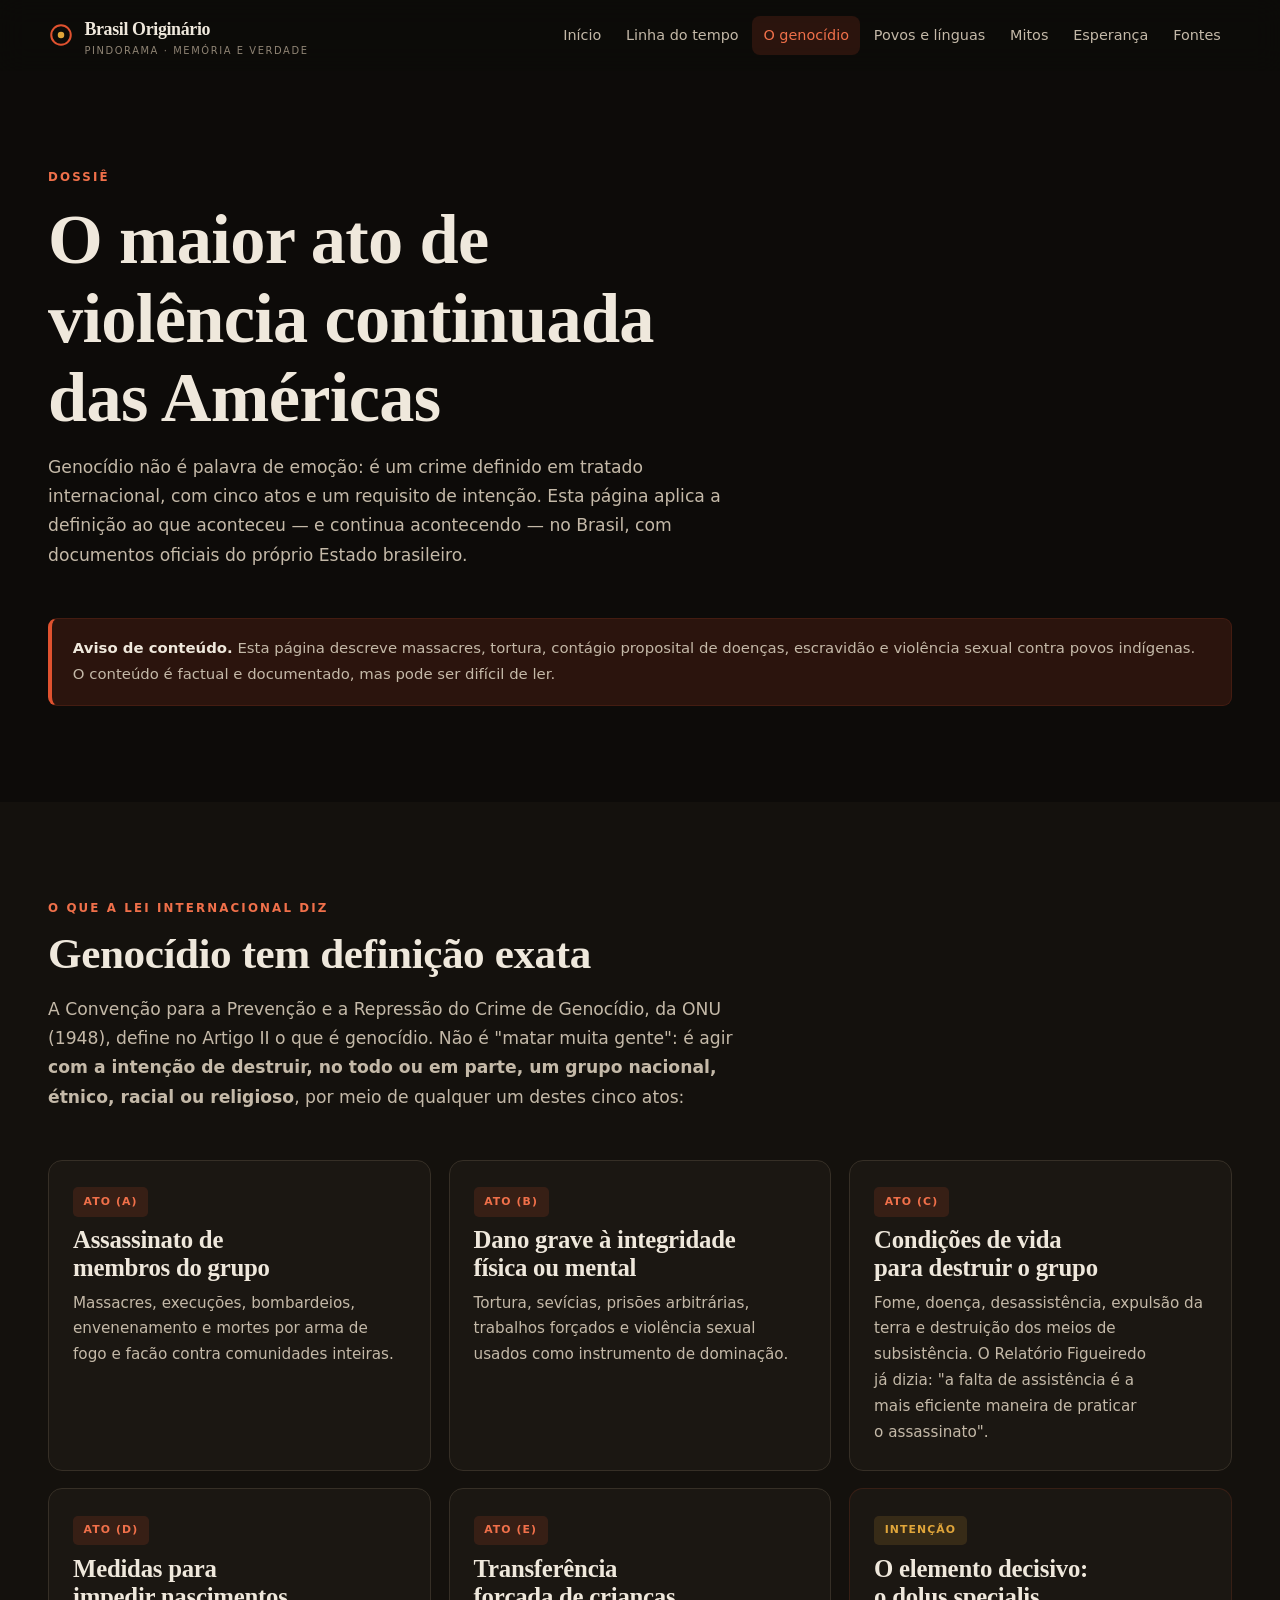
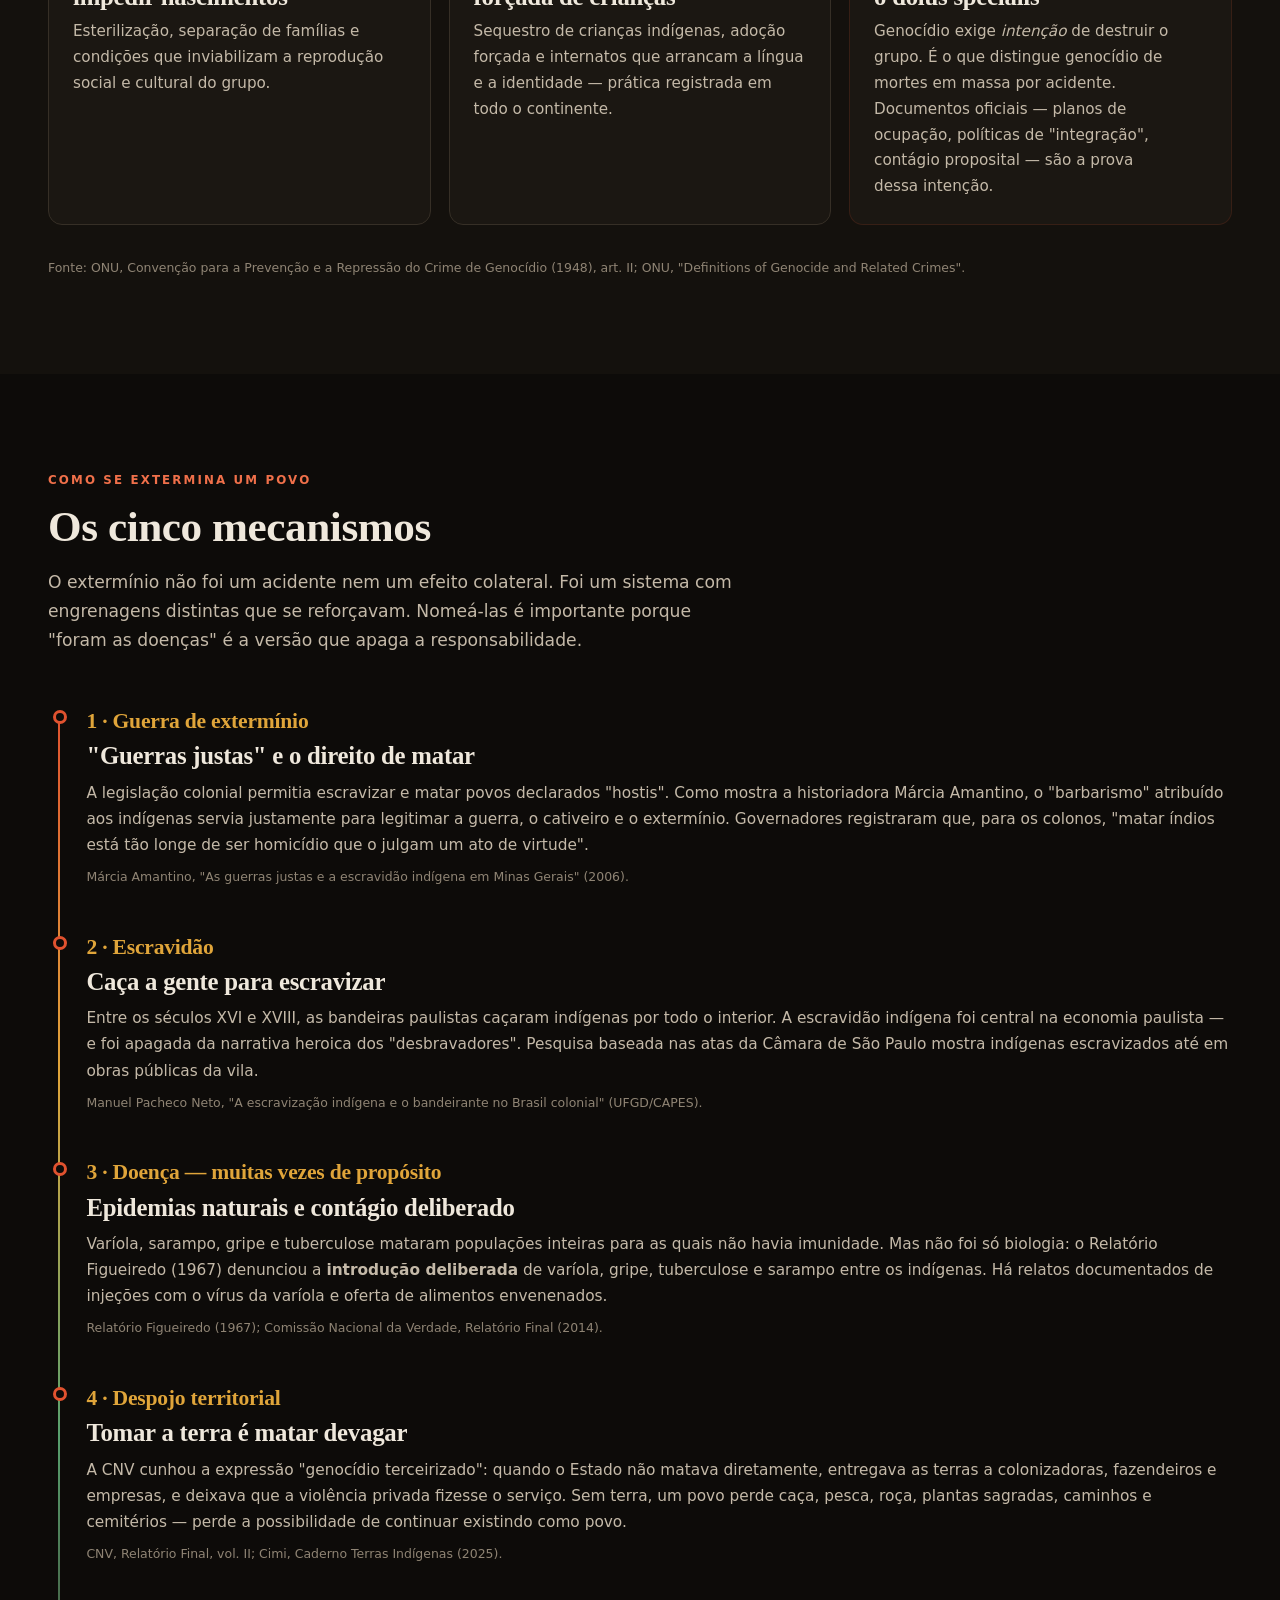
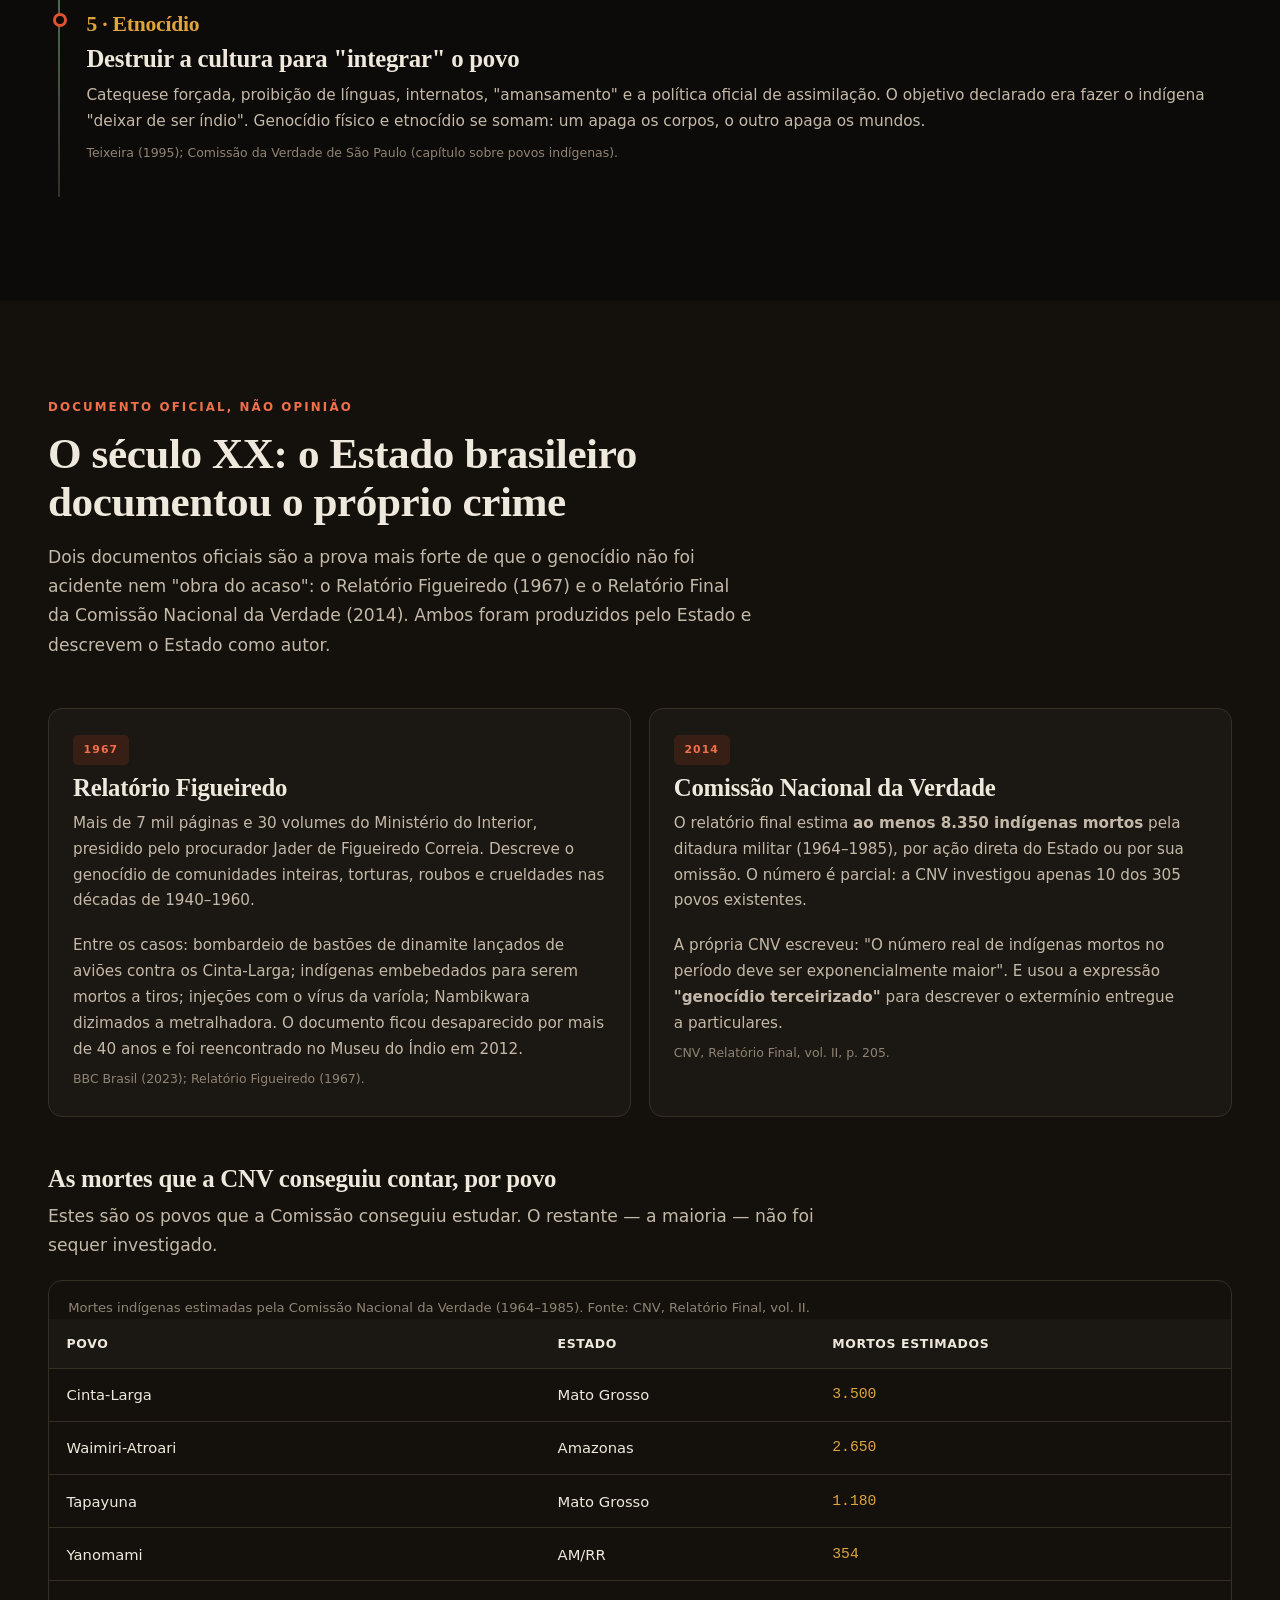
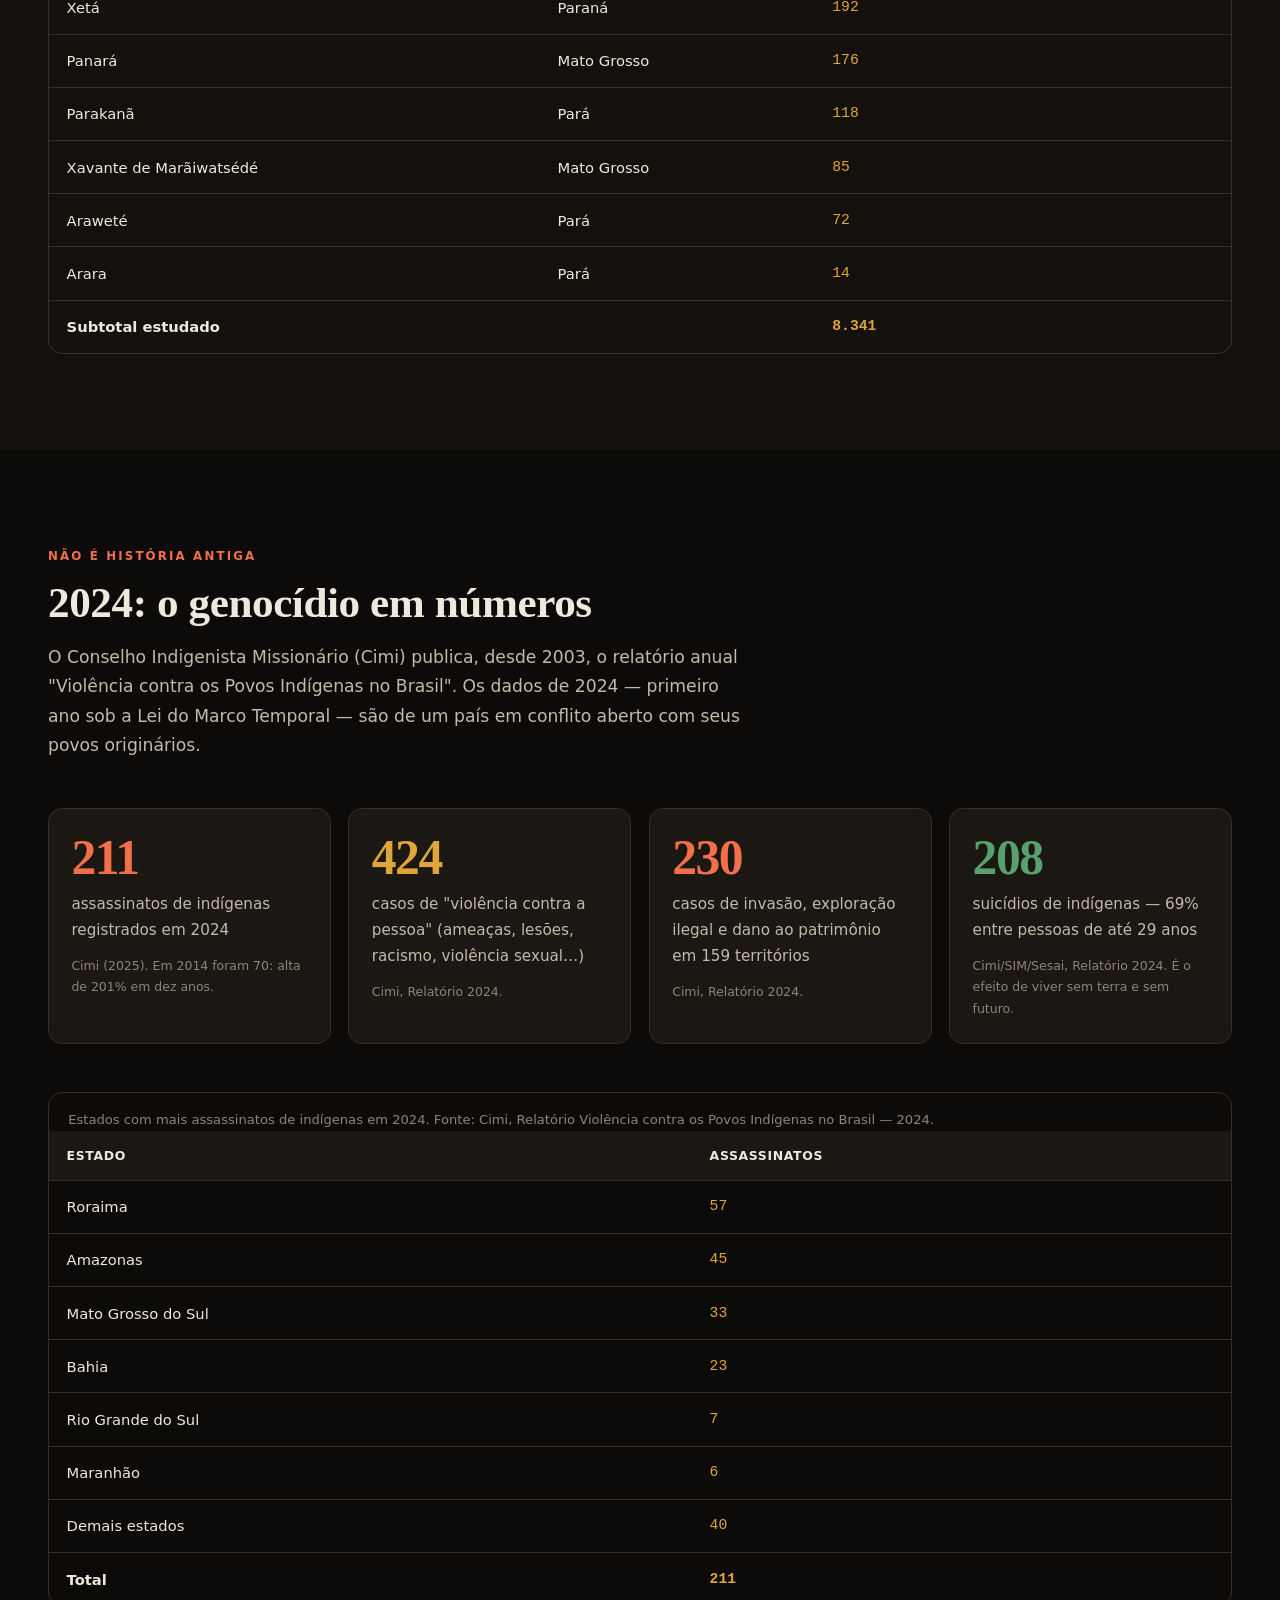
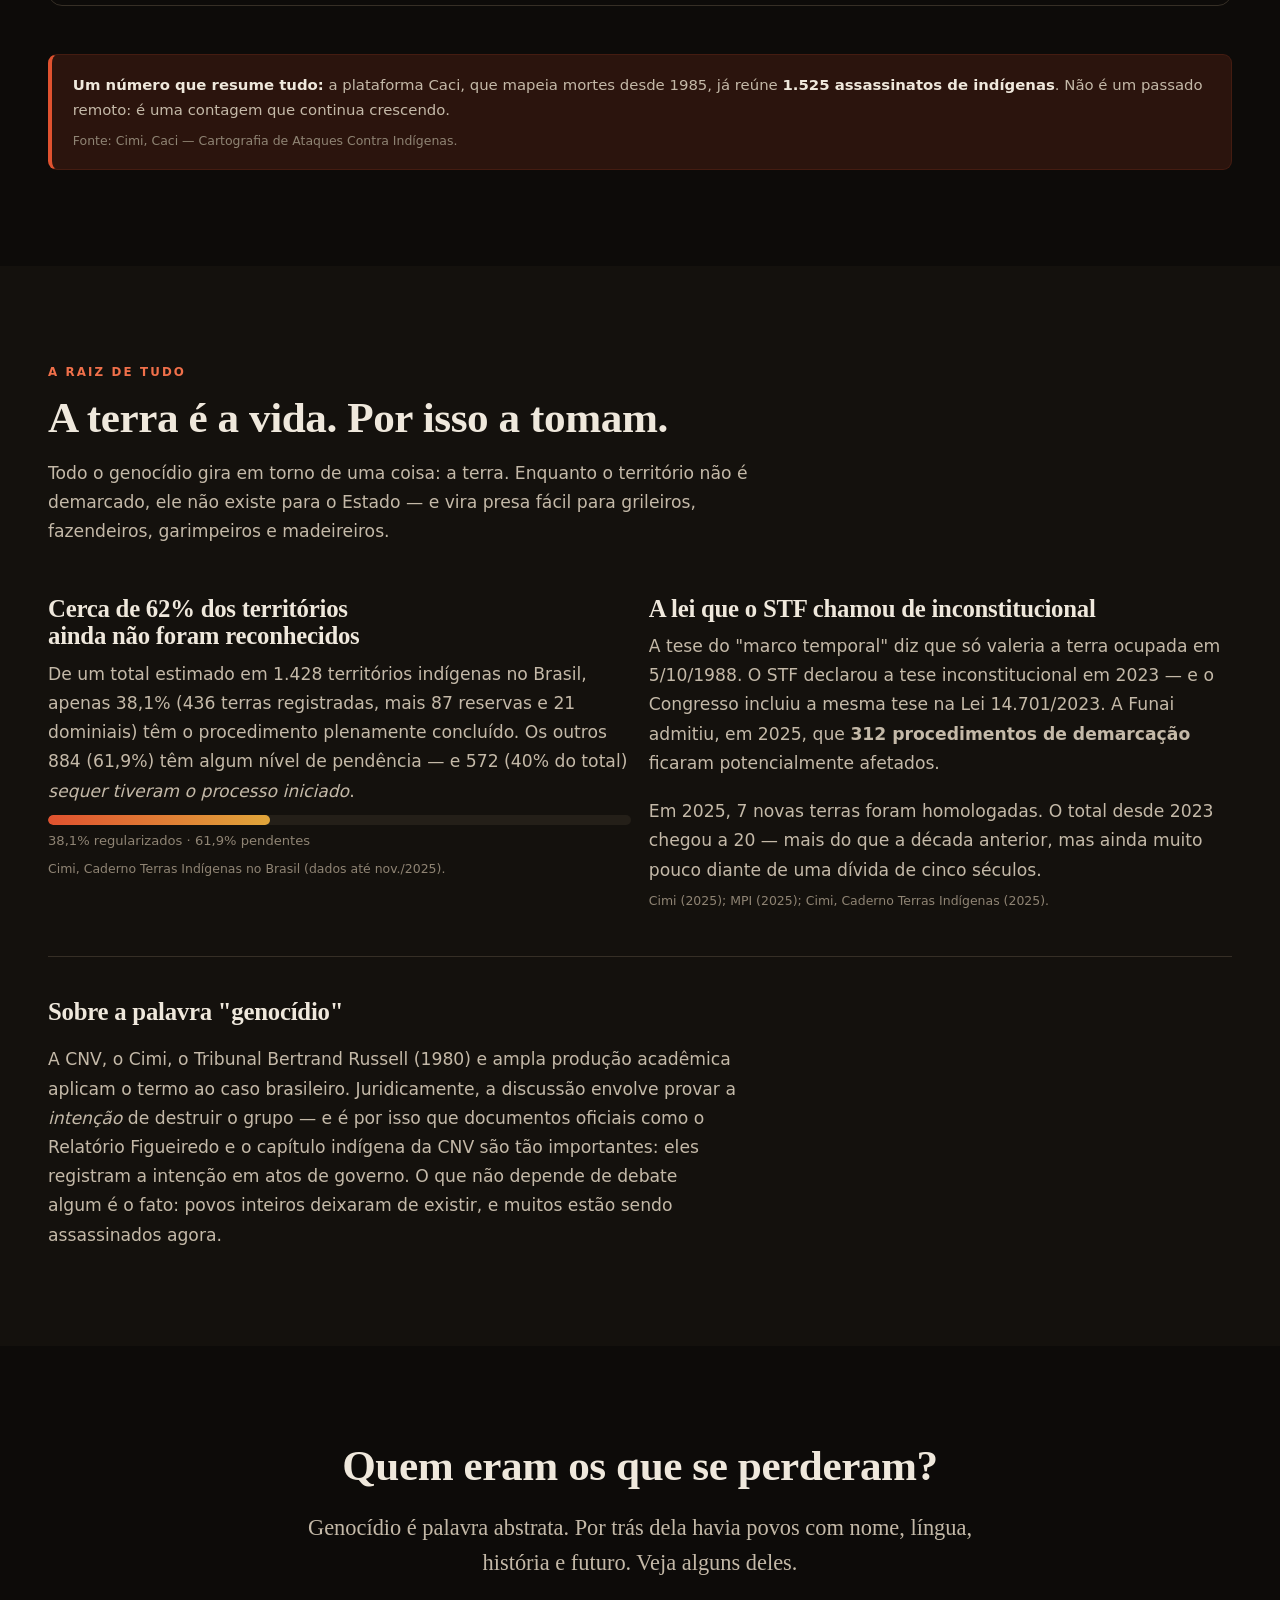
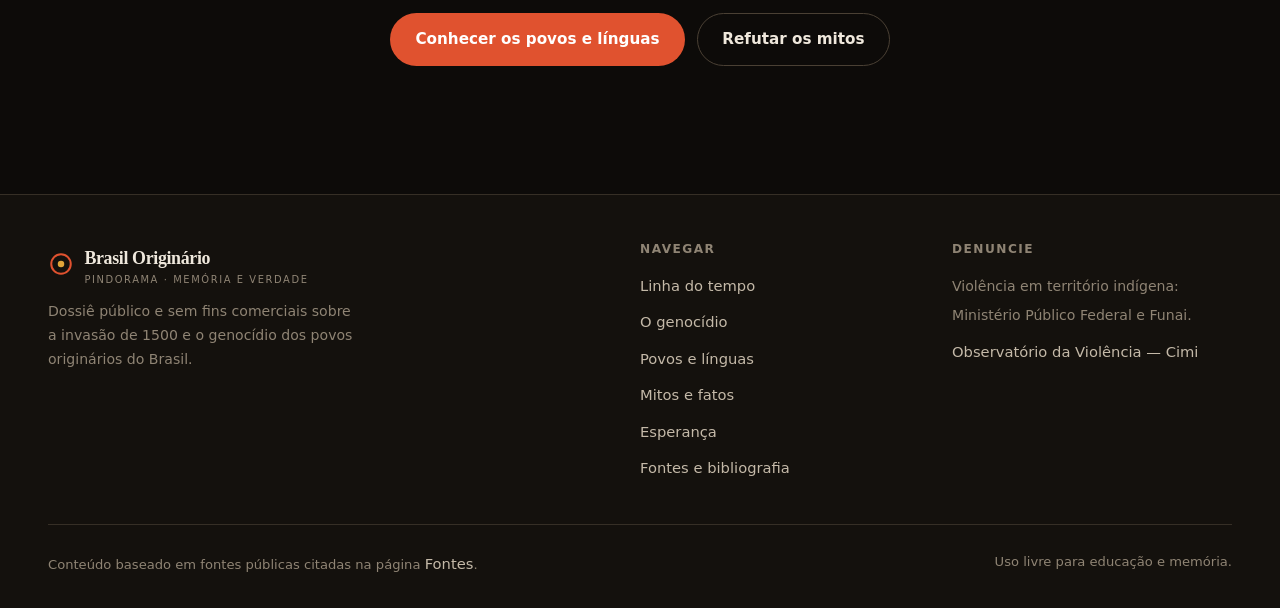
==== dossie.html @ 73935bf8 "Site Brasil Originário: dossiê, linha do tempo, mitos, povos e esperança Dossiê estático em HTML/CSS" ====
<!DOCTYPE html>
<html lang="pt-BR">
<head>
<meta charset="utf-8">
<meta name="viewport" content="width=device-width, initial-scale=1">
<title>O genocídio — Brasil Originário</title>
<meta name="description" content="Definição de genocídio pela ONU aplicada ao Brasil: mecanismos coloniais, o relatório Figueiredo, os 8.350 mortos da ditadura e a violência documentada de 2024.">
<meta name="theme-color" content="#0d0b09">
<link rel="icon" href="data:image/svg+xml,%3Csvg xmlns='http://www.w3.org/2000/svg' viewBox='0 0 32 32'%3E%3Crect width='32' height='32' rx='7' fill='%230d0b09'/%3E%3Ccircle cx='16' cy='16' r='7' fill='none' stroke='%23e0522f' stroke-width='2.5'/%3E%3Ccircle cx='16' cy='16' r='2.5' fill='%23e0a53a'/%3E%3C/svg%3E">
<script>document.documentElement.classList.add("js");</script>
<link rel="stylesheet" href="assets/css/estilo.css">
</head>
<body>
<a class="pular" href="#conteudo">Pular para o conteúdo</a>

<header class="cabecalho">
  <div class="container">
    <a class="marca" href="index.html">
      <svg class="glifo" viewBox="0 0 32 32" aria-hidden="true">
        <circle cx="16" cy="16" r="12" fill="none" stroke="#e0522f" stroke-width="2.5"/>
        <circle cx="16" cy="16" r="4" fill="#e0a53a"/>
      </svg>
      <span>Brasil Originário<small>Pindorama · memória e verdade</small></span>
    </a>
    <button class="menu-btn" aria-label="Abrir menu" aria-expanded="false" aria-controls="nav-principal">
      <svg viewBox="0 0 24 24" fill="none" stroke="currentColor" stroke-width="2" aria-hidden="true"><path d="M4 7h16M4 12h16M4 17h16"/></svg>
    </button>
    <nav class="nav" id="nav-principal" aria-label="Principal">
      <a href="index.html">Início</a>
      <a href="linha-do-tempo.html">Linha do tempo</a>
      <a href="dossie.html" aria-current="page">O genocídio</a>
      <a href="povos-linguas.html">Povos e línguas</a>
      <a href="mitos.html">Mitos</a>
      <a href="esperanca.html">Esperança</a>
      <a href="fontes.html">Fontes</a>
    </nav>
  </div>
</header>

<main id="conteudo">
  <section>
    <div class="container">
      <div class="cabeca-secao">
        <span class="olho">Dossiê</span>
        <h1 style="font-size:clamp(2rem,1.4rem+3vw,3.4rem)">O maior ato de violência continuada das Américas</h1>
        <p>
          Genocídio não é palavra de emoção: é um crime definido em tratado
          internacional, com cinco atos e um requisito de intenção. Esta página aplica
          a definição ao que aconteceu — e continua acontecendo — no Brasil, com
          documentos oficiais do próprio Estado brasileiro.
        </p>
      </div>

      <div class="aviso terra">
        <strong>Aviso de conteúdo.</strong> Esta página descreve massacres, tortura,
        contágio proposital de doenças, escravidão e violência sexual contra povos
        indígenas. O conteúdo é factual e documentado, mas pode ser difícil de ler.
      </div>
    </div>
  </section>

  <!-- DEFINIÇÃO -->
  <section class="bg-2" id="definicao" aria-labelledby="t-def">
    <div class="container">
      <div class="cabeca-secao revelar-scroll">
        <span class="olho">O que a lei internacional diz</span>
        <h2 id="t-def">Genocídio tem definição exata</h2>
        <p>
          A Convenção para a Prevenção e a Repressão do Crime de Genocídio, da ONU
          (1948), define no Artigo II o que é genocídio. Não é "matar muita gente":
          é agir <strong>com a intenção de destruir, no todo ou em parte, um grupo
          nacional, étnico, racial ou religioso</strong>, por meio de qualquer um destes
          cinco atos:
        </p>
      </div>

      <div class="grade grade-3">
        <div class="card revelar-scroll">
          <span class="etiqueta terra">Ato (a)</span>
          <h3 class="mt-1">Assassinato de membros do grupo</h3>
          <p>Massacres, execuções, bombardeios, envenenamento e mortes por arma de fogo e facão contra comunidades inteiras.</p>
        </div>
        <div class="card revelar-scroll">
          <span class="etiqueta terra">Ato (b)</span>
          <h3 class="mt-1">Dano grave à integridade física ou mental</h3>
          <p>Tortura, sevícias, prisões arbitrárias, trabalhos forçados e violência sexual usados como instrumento de dominação.</p>
        </div>
        <div class="card revelar-scroll">
          <span class="etiqueta terra">Ato (c)</span>
          <h3 class="mt-1">Condições de vida para destruir o grupo</h3>
          <p>Fome, doença, desassistência, expulsão da terra e destruição dos meios de subsistência. O Relatório Figueiredo já dizia: "a falta de assistência é a mais eficiente maneira de praticar o assassinato".</p>
        </div>
        <div class="card revelar-scroll">
          <span class="etiqueta terra">Ato (d)</span>
          <h3 class="mt-1">Medidas para impedir nascimentos</h3>
          <p>Esterilização, separação de famílias e condições que inviabilizam a reprodução social e cultural do grupo.</p>
        </div>
        <div class="card revelar-scroll">
          <span class="etiqueta terra">Ato (e)</span>
          <h3 class="mt-1">Transferência forçada de crianças</h3>
          <p>Sequestro de crianças indígenas, adoção forçada e internatos que arrancam a língua e a identidade — prática registrada em todo o continente.</p>
        </div>
        <div class="card revelar-scroll" style="border-color:var(--urucum-fundo)">
          <span class="etiqueta anata">Intenção</span>
          <h3 class="mt-1">O elemento decisivo: o dolus specialis</h3>
          <p>Genocídio exige <em>intenção</em> de destruir o grupo. É o que distingue genocídio de mortes em massa por acidente. Documentos oficiais — planos de ocupação, políticas de "integração", contágio proposital — são a prova dessa intenção.</p>
        </div>
      </div>

      <p class="fonte mt-3">Fonte: ONU, Convenção para a Prevenção e a Repressão do Crime de Genocídio (1948), art. II; ONU, "Definitions of Genocide and Related Crimes".</p>
    </div>
  </section>

  <!-- MECANISMOS -->
  <section id="mecanismos" aria-labelledby="t-mec">
    <div class="container">
      <div class="cabeca-secao revelar-scroll">
        <span class="olho">Como se extermina um povo</span>
        <h2 id="t-mec">Os cinco mecanismos</h2>
        <p>
          O extermínio não foi um acidente nem um efeito colateral. Foi um sistema com
          engrenagens distintas que se reforçavam. Nomeá-las é importante porque "foram
          as doenças" é a versão que apaga a responsabilidade.
        </p>
      </div>

      <div class="tempo" style="padding-left:2.4rem">
        <div class="tempo-item revelar-scroll">
          <div class="ano">1 · Guerra de extermínio</div>
          <h3>"Guerras justas" e o direito de matar</h3>
          <p>
            A legislação colonial permitia escravizar e matar povos declarados "hostis".
            Como mostra a historiadora Márcia Amantino, o "barbarismo" atribuído aos
            indígenas servia justamente para legitimar a guerra, o cativeiro e o
            extermínio. Governadores registraram que, para os colonos, "matar índios
            está tão longe de ser homicídio que o julgam um ato de virtude".
          </p>
          <span class="fonte">Márcia Amantino, "As guerras justas e a escravidão indígena em Minas Gerais" (2006).</span>
        </div>

        <div class="tempo-item revelar-scroll">
          <div class="ano">2 · Escravidão</div>
          <h3>Caça a gente para escravizar</h3>
          <p>
            Entre os séculos XVI e XVIII, as bandeiras paulistas caçaram indígenas por
            todo o interior. A escravidão indígena foi central na economia paulista — e
            foi apagada da narrativa heroica dos "desbravadores". Pesquisa baseada nas
            atas da Câmara de São Paulo mostra indígenas escravizados até em obras
            públicas da vila.
          </p>
          <span class="fonte">Manuel Pacheco Neto, "A escravização indígena e o bandeirante no Brasil colonial" (UFGD/CAPES).</span>
        </div>

        <div class="tempo-item revelar-scroll">
          <div class="ano">3 · Doença — muitas vezes de propósito</div>
          <h3>Epidemias naturais e contágio deliberado</h3>
          <p>
            Varíola, sarampo, gripe e tuberculose mataram populações inteiras para as
            quais não havia imunidade. Mas não foi só biologia: o Relatório Figueiredo
            (1967) denunciou a <strong>introdução deliberada</strong> de varíola, gripe,
            tuberculose e sarampo entre os indígenas. Há relatos documentados de injeções
            com o vírus da varíola e oferta de alimentos envenenados.
          </p>
          <span class="fonte">Relatório Figueiredo (1967); Comissão Nacional da Verdade, Relatório Final (2014).</span>
        </div>

        <div class="tempo-item revelar-scroll">
          <div class="ano">4 · Despojo territorial</div>
          <h3>Tomar a terra é matar devagar</h3>
          <p>
            A CNV cunhou a expressão "genocídio terceirizado": quando o Estado não matava
            diretamente, entregava as terras a colonizadoras, fazendeiros e empresas, e
            deixava que a violência privada fizesse o serviço. Sem terra, um povo perde
            caça, pesca, roça, plantas sagradas, caminhos e cemitérios — perde a
            possibilidade de continuar existindo como povo.
          </p>
          <span class="fonte">CNV, Relatório Final, vol. II; Cimi, Caderno Terras Indígenas (2025).</span>
        </div>

        <div class="tempo-item revelar-scroll">
          <div class="ano">5 · Etnocídio</div>
          <h3>Destruir a cultura para "integrar" o povo</h3>
          <p>
            Catequese forçada, proibição de línguas, internatos, "amansamento" e a
            política oficial de assimilação. O objetivo declarado era fazer o indígena
            "deixar de ser índio". Genocídio físico e etnocídio se somam: um apaga os
            corpos, o outro apaga os mundos.
          </p>
          <span class="fonte">Teixeira (1995); Comissão da Verdade de São Paulo (capítulo sobre povos indígenas).</span>
        </div>
      </div>
    </div>
  </section>

  <!-- SÉCULO XX -->
  <section class="bg-2" id="seculo-xx" aria-labelledby="t-sxx">
    <div class="container">
      <div class="cabeca-secao revelar-scroll">
        <span class="olho">Documento oficial, não opinião</span>
        <h2 id="t-sxx">O século XX: o Estado brasileiro documentou o próprio crime</h2>
        <p>
          Dois documentos oficiais são a prova mais forte de que o genocídio não foi
          acidente nem "obra do acaso": o Relatório Figueiredo (1967) e o Relatório Final
          da Comissão Nacional da Verdade (2014). Ambos foram produzidos pelo Estado e
          descrevem o Estado como autor.
        </p>
      </div>

      <div class="grade grade-2">
        <article class="card revelar-scroll">
          <span class="etiqueta terra">1967</span>
          <h3 class="mt-1">Relatório Figueiredo</h3>
          <p>
            Mais de 7 mil páginas e 30 volumes do Ministério do Interior, presidido pelo
            procurador Jader de Figueiredo Correia. Descreve o genocídio de comunidades
            inteiras, torturas, roubos e crueldades nas décadas de 1940–1960.
          </p>
          <p class="mt-2">
            Entre os casos: bombardeio de bastões de dinamite lançados de aviões contra os
            Cinta-Larga; indígenas embebedados para serem mortos a tiros; injeções com o
            vírus da varíola; Nambikwara dizimados a metralhadora. O documento ficou
            desaparecido por mais de 40 anos e foi reencontrado no Museu do Índio em 2012.
          </p>
          <span class="fonte">BBC Brasil (2023); Relatório Figueiredo (1967).</span>
        </article>

        <article class="card revelar-scroll">
          <span class="etiqueta terra">2014</span>
          <h3 class="mt-1">Comissão Nacional da Verdade</h3>
          <p>
            O relatório final estima <strong>ao menos 8.350 indígenas mortos</strong> pela
            ditadura militar (1964–1985), por ação direta do Estado ou por sua omissão.
            O número é parcial: a CNV investigou apenas 10 dos 305 povos existentes.
          </p>
          <p class="mt-2">
            A própria CNV escreveu: "O número real de indígenas mortos no período deve ser
            exponencialmente maior". E usou a expressão <strong>"genocídio
            terceirizado"</strong> para descrever o extermínio entregue a particulares.
          </p>
          <span class="fonte">CNV, Relatório Final, vol. II, p. 205.</span>
        </article>
      </div>

      <div class="mt-4">
        <h3 class="revelar-scroll">As mortes que a CNV conseguiu contar, por povo</h3>
        <p class="suave mt-1 revelar-scroll" style="max-width:48rem">
          Estes são os povos que a Comissão conseguiu estudar. O restante — a maioria —
          não foi sequer investigado.
        </p>
        <div class="tabela-envolve mt-2 revelar-scroll">
          <table>
            <caption>Mortes indígenas estimadas pela Comissão Nacional da Verdade (1964–1985). Fonte: CNV, Relatório Final, vol. II.</caption>
            <thead>
              <tr><th scope="col">Povo</th><th scope="col">Estado</th><th scope="col">Mortos estimados</th></tr>
            </thead>
            <tbody>
              <tr><td>Cinta-Larga</td><td>Mato Grosso</td><td class="num">3.500</td></tr>
              <tr><td>Waimiri-Atroari</td><td>Amazonas</td><td class="num">2.650</td></tr>
              <tr><td>Tapayuna</td><td>Mato Grosso</td><td class="num">1.180</td></tr>
              <tr><td>Yanomami</td><td>AM/RR</td><td class="num">354</td></tr>
              <tr><td>Xetá</td><td>Paraná</td><td class="num">192</td></tr>
              <tr><td>Panará</td><td>Mato Grosso</td><td class="num">176</td></tr>
              <tr><td>Parakanã</td><td>Pará</td><td class="num">118</td></tr>
              <tr><td>Xavante de Marãiwatsédé</td><td>Mato Grosso</td><td class="num">85</td></tr>
              <tr><td>Araweté</td><td>Pará</td><td class="num">72</td></tr>
              <tr><td>Arara</td><td>Pará</td><td class="num">14</td></tr>
              <tr><td colspan="2"><strong>Subtotal estudado</strong></td><td class="num"><strong>8.341</strong></td></tr>
            </tbody>
          </table>
        </div>
      </div>
    </div>
  </section>

  <!-- HOJE -->
  <section id="hoje" aria-labelledby="t-hoje">
    <div class="container">
      <div class="cabeca-secao revelar-scroll">
        <span class="olho">Não é história antiga</span>
        <h2 id="t-hoje">2024: o genocídio em números</h2>
        <p>
          O Conselho Indigenista Missionário (Cimi) publica, desde 2003, o relatório anual
          "Violência contra os Povos Indígenas no Brasil". Os dados de 2024 — primeiro ano
          sob a Lei do Marco Temporal — são de um país em conflito aberto com seus povos
          originários.
        </p>
      </div>

      <div class="grade grade-4">
        <div class="numero revelar-scroll">
          <div class="valor"><span data-contar="211" data-sep="milhar"></span></div>
          <div class="rotulo">assassinatos de indígenas registrados em 2024</div>
          <span class="fonte">Cimi (2025). Em 2014 foram 70: alta de 201% em dez anos.</span>
        </div>
        <div class="numero anata revelar-scroll">
          <div class="valor"><span data-contar="424" data-sep="milhar"></span></div>
          <div class="rotulo">casos de "violência contra a pessoa" (ameaças, lesões, racismo, violência sexual…)</div>
          <span class="fonte">Cimi, Relatório 2024.</span>
        </div>
        <div class="numero revelar-scroll">
          <div class="valor"><span data-contar="230" data-sep="milhar"></span></div>
          <div class="rotulo">casos de invasão, exploração ilegal e dano ao patrimônio em 159 territórios</div>
          <span class="fonte">Cimi, Relatório 2024.</span>
        </div>
        <div class="numero mata revelar-scroll">
          <div class="valor"><span data-contar="208" data-sep="milhar"></span></div>
          <div class="rotulo">suicídios de indígenas — 69% entre pessoas de até 29 anos</div>
          <span class="fonte">Cimi/SIM/Sesai, Relatório 2024. É o efeito de viver sem terra e sem futuro.</span>
        </div>
      </div>

      <div class="tabela-envolve mt-4 revelar-scroll">
        <table>
          <caption>Estados com mais assassinatos de indígenas em 2024. Fonte: Cimi, Relatório Violência contra os Povos Indígenas no Brasil — 2024.</caption>
          <thead>
            <tr><th scope="col">Estado</th><th scope="col">Assassinatos</th></tr>
          </thead>
          <tbody>
            <tr><td>Roraima</td><td class="num">57</td></tr>
            <tr><td>Amazonas</td><td class="num">45</td></tr>
            <tr><td>Mato Grosso do Sul</td><td class="num">33</td></tr>
            <tr><td>Bahia</td><td class="num">23</td></tr>
            <tr><td>Rio Grande do Sul</td><td class="num">7</td></tr>
            <tr><td>Maranhão</td><td class="num">6</td></tr>
            <tr><td>Demais estados</td><td class="num">40</td></tr>
            <tr><td><strong>Total</strong></td><td class="num"><strong>211</strong></td></tr>
          </tbody>
        </table>
      </div>

      <div class="aviso terra mt-4 revelar-scroll">
        <strong>Um número que resume tudo:</strong> a plataforma Caci, que mapeia mortes
        desde 1985, já reúne <strong>1.525 assassinatos de indígenas</strong>. Não é um
        passado remoto: é uma contagem que continua crescendo.
        <span class="fonte" style="display:block;margin-top:.4rem">Fonte: Cimi, Caci — Cartografia de Ataques Contra Indígenas.</span>
      </div>
    </div>
  </section>

  <!-- TERRA E IMPUNIDADE -->
  <section class="bg-2" aria-labelledby="t-terra">
    <div class="container">
      <div class="cabeca-secao revelar-scroll">
        <span class="olho">A raiz de tudo</span>
        <h2 id="t-terra">A terra é a vida. Por isso a tomam.</h2>
        <p>
          Todo o genocídio gira em torno de uma coisa: a terra. Enquanto o território não
          é demarcado, ele não existe para o Estado — e vira presa fácil para grileiros,
          fazendeiros, garimpeiros e madeireiros.
        </p>
      </div>

      <div class="grade grade-2">
        <div class="revelar-scroll">
          <h3>Cerca de 62% dos territórios ainda não foram reconhecidos</h3>
          <p class="mt-1 suave">
            De um total estimado em 1.428 territórios indígenas no Brasil, apenas 38,1%
            (436 terras registradas, mais 87 reservas e 21 dominiais) têm o procedimento
            plenamente concluído. Os outros 884 (61,9%) têm algum nível de pendência — e
            572 (40% do total) <em>sequer tiveram o processo iniciado</em>.
          </p>
          <div class="barra" aria-hidden="true"><span style="width:38.1%"></span></div>
          <p class="fraco" style="font-size:.82rem">38,1% regularizados · 61,9% pendentes</p>
          <span class="fonte">Cimi, Caderno Terras Indígenas no Brasil (dados até nov./2025).</span>
        </div>
        <div class="revelar-scroll">
          <h3>A lei que o STF chamou de inconstitucional</h3>
          <p class="mt-1 suave">
            A tese do "marco temporal" diz que só valeria a terra ocupada em 5/10/1988.
            O STF declarou a tese inconstitucional em 2023 — e o Congresso incluiu a mesma
            tese na Lei 14.701/2023. A Funai admitiu, em 2025, que <strong>312
            procedimentos de demarcação</strong> ficaram potencialmente afetados.
          </p>
          <p class="mt-2 suave">
            Em 2025, 7 novas terras foram homologadas. O total desde 2023 chegou a 20 —
            mais do que a década anterior, mas ainda muito pouco diante de uma dívida de
            cinco séculos.
          </p>
          <span class="fonte">Cimi (2025); MPI (2025); Cimi, Caderno Terras Indígenas (2025).</span>
        </div>
      </div>

      <hr class="divisor">

      <div class="texto revelar-scroll">
        <h3>Sobre a palavra "genocídio"</h3>
        <p class="mt-2 suave">
          A CNV, o Cimi, o Tribunal Bertrand Russell (1980) e ampla produção acadêmica
          aplicam o termo ao caso brasileiro. Juridicamente, a discussão envolve provar a
          <em>intenção</em> de destruir o grupo — e é por isso que documentos oficiais
          como o Relatório Figueiredo e o capítulo indígena da CNV são tão importantes:
          eles registram a intenção em atos de governo. O que não depende de debate algum
          é o fato: povos inteiros deixaram de existir, e muitos estão sendo assassinados
          agora.
        </p>
      </div>
    </div>
  </section>

  <section aria-labelledby="t-cta">
    <div class="container centro">
      <div class="texto" style="margin-inline:auto">
        <h2 id="t-cta" class="revelar-scroll">Quem eram os que se perderam?</h2>
        <p class="lead mt-2 revelar-scroll">
          Genocídio é palavra abstrata. Por trás dela havia povos com nome, língua,
          história e futuro. Veja alguns deles.
        </p>
        <div class="acoes" style="justify-content:center;margin-top:2rem">
          <a class="btn btn-primario" href="povos-linguas.html">Conhecer os povos e línguas</a>
          <a class="btn btn-fantasma" href="mitos.html">Refutar os mitos</a>
        </div>
      </div>
    </div>
  </section>
</main>

<footer>
  <div class="container">
    <div class="rodape-grade">
      <div>
        <a class="marca" href="index.html" style="margin-bottom:.9rem">
          <svg class="glifo" viewBox="0 0 32 32" aria-hidden="true">
            <circle cx="16" cy="16" r="12" fill="none" stroke="#e0522f" stroke-width="2.5"/>
            <circle cx="16" cy="16" r="4" fill="#e0a53a"/>
          </svg>
          <span>Brasil Originário<small>Pindorama · memória e verdade</small></span>
        </a>
        <p class="fraco" style="font-size:.88rem;max-width:34ch">
          Dossiê público e sem fins comerciais sobre a invasão de 1500 e o genocídio
          dos povos originários do Brasil.
        </p>
      </div>
      <div>
        <h4>Navegar</h4>
        <ul>
          <li><a href="linha-do-tempo.html">Linha do tempo</a></li>
          <li><a href="dossie.html">O genocídio</a></li>
          <li><a href="povos-linguas.html">Povos e línguas</a></li>
          <li><a href="mitos.html">Mitos e fatos</a></li>
          <li><a href="esperanca.html">Esperança</a></li>
          <li><a href="fontes.html">Fontes e bibliografia</a></li>
        </ul>
      </div>
      <div>
        <h4>Denuncie</h4>
        <ul>
          <li><span class="fraco" style="font-size:.88rem">Violência em território indígena: Ministério Público Federal e Funai.</span></li>
          <li><a href="https://cimi.org.br/observatorio-da-violencia/" target="_blank" rel="noopener">Observatório da Violência — Cimi</a></li>
        </ul>
      </div>
    </div>
    <div class="rodape-base">
      <span>Conteúdo baseado em fontes públicas citadas na página <a href="fontes.html">Fontes</a>.</span>
      <span>Uso livre para educação e memória.</span>
    </div>
  </div>
</footer>

<script src="assets/js/principal.js"></script>
</body>
</html>
---- assets/css/estilo.css ----
/* ==========================================================================
   Brasil Originário — folha de estilo única
   Tema: terra, urucum e memória. Sem dependências externas.
   ========================================================================== */

/* ------------------------------ Tokens ---------------------------------- */
:root {
  --cor-fundo: #0d0b09;
  --cor-fundo-2: #14110d;
  --cor-superficie: #1b1712;
  --cor-superficie-2: #241f18;
  --cor-borda: #362f26;
  --cor-borda-forte: #4a4034;

  --cor-texto: #efe8dc;
  --cor-texto-suave: #c4b9a8;
  --cor-texto-fraco: #8f8474;

  --urucum: #e0522f;
  --urucum-claro: #f0704a;
  --urucum-fundo: rgba(224, 82, 47, 0.14);
  --jenipapo: #2b241c;
  --anata: #e0a53a;
  --anata-fundo: rgba(224, 165, 58, 0.14);
  --mata: #58a06e;
  --mata-fundo: rgba(88, 160, 110, 0.14);
  --azul: #5a9ec4;

  --serif: "Iowan Old Style", "Palatino Linotype", Palatino, "Book Antiqua",
    Georgia, "Times New Roman", serif;
  --sans: system-ui, -apple-system, "Segoe UI", Roboto, "Helvetica Neue",
    Arial, sans-serif;
  --mono: ui-monospace, "SF Mono", "Cascadia Code", "Roboto Mono", Menlo,
    Consolas, monospace;

  --largura: 74rem;
  --largura-texto: 44rem;
  --raio: 14px;
  --raio-p: 9px;
  --sombra: 0 18px 50px -20px rgba(0, 0, 0, 0.75);
  --borda-sutil: 1px solid var(--cor-borda);
  --transicao: 220ms cubic-bezier(0.2, 0.7, 0.2, 1);
}

/* ---------------------------- Reset mínimo ------------------------------ */
*,
*::before,
*::after {
  box-sizing: border-box;
}
* {
  margin: 0;
}
html {
  scroll-behavior: smooth;
  -webkit-text-size-adjust: 100%;
}
body {
  background: var(--cor-fundo);
  color: var(--cor-texto);
  font-family: var(--sans);
  font-size: clamp(1rem, 0.96rem + 0.2vw, 1.075rem);
  line-height: 1.7;
  -webkit-font-smoothing: antialiased;
  text-rendering: optimizeLegibility;
  overflow-x: hidden;
}
img,
svg,
video {
  max-width: 100%;
  display: block;
}
a {
  color: var(--anata);
  text-decoration: none;
  text-underline-offset: 3px;
}
a:hover {
  text-decoration: underline;
}
button {
  font: inherit;
  color: inherit;
  cursor: pointer;
}
:focus-visible {
  outline: 3px solid var(--anata);
  outline-offset: 3px;
  border-radius: 4px;
}
::selection {
  background: var(--urucum);
  color: #fff;
}

/* barra de rolagem */
::-webkit-scrollbar {
  width: 12px;
  height: 12px;
}
::-webkit-scrollbar-track {
  background: var(--cor-fundo);
}
::-webkit-scrollbar-thumb {
  background: var(--cor-borda-forte);
  border-radius: 20px;
  border: 3px solid var(--cor-fundo);
}

/* ------------------------------ Tipografia ------------------------------ */
h1,
h2,
h3,
h4 {
  font-family: var(--serif);
  font-weight: 600;
  line-height: 1.12;
  letter-spacing: -0.01em;
  text-wrap: balance;
}
h1 {
  font-size: clamp(2.3rem, 1.6rem + 3.6vw, 4.4rem);
}
h2 {
  font-size: clamp(1.7rem, 1.3rem + 1.8vw, 2.7rem);
}
h3 {
  font-size: clamp(1.2rem, 1.05rem + 0.7vw, 1.55rem);
}
p {
  text-wrap: pretty;
}
.lead {
  font-size: clamp(1.1rem, 1rem + 0.6vw, 1.4rem);
  color: var(--cor-texto-suave);
  line-height: 1.6;
  font-family: var(--serif);
}
.citacao {
  font-family: var(--serif);
  font-style: italic;
  border-left: 3px solid var(--urucum);
  padding-left: 1.2rem;
  color: var(--cor-texto-suave);
}
.fonte {
  font-size: 0.78rem;
  color: var(--cor-texto-fraco);
  font-style: normal;
}
code,
.mono {
  font-family: var(--mono);
}

/* ------------------------------ Layout ---------------------------------- */
.container {
  width: min(100% - 2.2rem, var(--largura));
  margin-inline: auto;
}
.texto {
  max-width: var(--largura-texto);
}
section {
  padding-block: clamp(3rem, 2rem + 5vw, 6.5rem);
}
.bg-2 {
  background: var(--cor-fundo-2);
}
.bg-superficie {
  background: var(--cor-superficie);
}
.grade {
  display: grid;
  gap: 1.1rem;
}
@media (min-width: 640px) {
  .grade-2 {
    grid-template-columns: repeat(2, 1fr);
  }
  .grade-3 {
    grid-template-columns: repeat(3, 1fr);
  }
}
@media (min-width: 900px) {
  .grade-3 {
    grid-template-columns: repeat(3, 1fr);
  }
  .grade-4 {
    grid-template-columns: repeat(4, 1fr);
  }
}
@media (min-width: 640px) and (max-width: 899px) {
  .grade-4 {
    grid-template-columns: repeat(2, 1fr);
  }
}
@media (max-width: 639px) {
  .grade-4 {
    grid-template-columns: repeat(2, 1fr);
  }
}

/* ------------------------------ Cabeçalho ------------------------------- */
.cabecalho {
  position: sticky;
  top: 0;
  z-index: 50;
  backdrop-filter: blur(14px);
  background: color-mix(in srgb, var(--cor-fundo) 82%, transparent);
  border-bottom: 1px solid transparent;
  transition: border-color var(--transicao), background var(--transicao);
}
.cabecalho.rolou {
  border-bottom-color: var(--cor-borda);
  background: color-mix(in srgb, var(--cor-fundo) 94%, transparent);
}
.cabecalho .container {
  display: flex;
  align-items: center;
  justify-content: space-between;
  gap: 1rem;
  min-height: 4.4rem;
}
.marca {
  display: flex;
  align-items: center;
  gap: 0.65rem;
  font-family: var(--serif);
  font-weight: 700;
  font-size: 1.12rem;
  letter-spacing: -0.02em;
  color: var(--cor-texto);
}
.marca:hover {
  text-decoration: none;
}
.marca .glifo {
  width: 26px;
  height: 26px;
  flex: none;
}
.marca small {
  display: block;
  font-family: var(--sans);
  font-weight: 400;
  font-size: 0.62rem;
  letter-spacing: 0.16em;
  text-transform: uppercase;
  color: var(--cor-texto-fraco);
  line-height: 1;
  margin-top: 2px;
}
.nav {
  display: flex;
  align-items: center;
  gap: 0.15rem;
}
.nav a {
  color: var(--cor-texto-suave);
  font-size: 0.9rem;
  padding: 0.45rem 0.7rem;
  border-radius: 8px;
  transition: color var(--transicao), background var(--transicao);
}
.nav a:hover {
  color: var(--cor-texto);
  background: var(--cor-superficie);
  text-decoration: none;
}
.nav a[aria-current="page"] {
  color: var(--urucum-claro);
  background: var(--urucum-fundo);
}
.menu-btn {
  display: none;
  background: var(--cor-superficie);
  border: var(--borda-sutil);
  border-radius: 9px;
  padding: 0.5rem 0.6rem;
  line-height: 0;
}
.menu-btn svg {
  width: 22px;
  height: 22px;
}
@media (max-width: 900px) {
  .menu-btn {
    display: block;
  }
  .nav {
    position: fixed;
    inset: 4.4rem 0 auto 0;
    flex-direction: column;
    align-items: stretch;
    gap: 0.2rem;
    background: var(--cor-fundo-2);
    border-bottom: var(--borda-sutil);
    padding: 0.9rem 1.1rem 1.3rem;
    transform: translateY(-130%);
    transition: transform var(--transicao);
    box-shadow: var(--sombra);
  }
  .nav.aberto {
    transform: translateY(0);
  }
  .nav a {
    padding: 0.75rem 0.8rem;
    font-size: 1rem;
  }
}

/* ------------------------------ Botões ---------------------------------- */
.btn {
  display: inline-flex;
  align-items: center;
  gap: 0.55rem;
  font-family: var(--sans);
  font-weight: 600;
  font-size: 0.95rem;
  padding: 0.78rem 1.5rem;
  border-radius: 999px;
  border: 1px solid transparent;
  transition: transform var(--transicao), background var(--transicao),
    border-color var(--transicao), color var(--transicao);
  text-decoration: none;
}
.btn:hover {
  text-decoration: none;
  transform: translateY(-2px);
}
.btn-primario {
  background: var(--urucum);
  color: #fff;
}
.btn-primario:hover {
  background: var(--urucum-claro);
}
.btn-fantasma {
  border-color: var(--cor-borda-forte);
  color: var(--cor-texto);
}
.btn-fantasma:hover {
  background: var(--cor-superficie);
  border-color: var(--cor-texto-fraco);
}
.acoes {
  display: flex;
  flex-wrap: wrap;
  gap: 0.8rem;
}

/* ------------------------------ Hero ------------------------------------ */
.hero {
  position: relative;
  padding-block: clamp(3.5rem, 2rem + 8vw, 8rem);
  overflow: hidden;
}
.hero::before {
  content: "";
  position: absolute;
  inset: -30% -10% auto -10%;
  height: 120%;
  background: radial-gradient(
      60% 55% at 78% 12%,
      rgba(224, 82, 47, 0.18),
      transparent 70%
    ),
    radial-gradient(55% 60% at 12% 30%, rgba(224, 165, 58, 0.1), transparent 70%),
    radial-gradient(50% 50% at 50% 100%, rgba(88, 160, 110, 0.08), transparent 70%);
  pointer-events: none;
  z-index: 0;
}
.hero > * {
  position: relative;
  z-index: 1;
}
.hero .selo {
  display: inline-flex;
  align-items: center;
  gap: 0.5rem;
  font-size: 0.72rem;
  letter-spacing: 0.16em;
  text-transform: uppercase;
  color: var(--anata);
  border: 1px solid var(--anata-fundo);
  background: var(--anata-fundo);
  padding: 0.4rem 0.9rem;
  border-radius: 999px;
  margin-bottom: 1.6rem;
}
.hero h1 .destaque {
  color: var(--urucum-claro);
}
.hero .lead {
  margin-top: 1.4rem;
  max-width: 42rem;
}
.hero .acoes {
  margin-top: 2.2rem;
}
.hero .nota {
  margin-top: 2.4rem;
  padding-top: 1.4rem;
  border-top: var(--borda-sutil);
  max-width: 42rem;
  font-size: 0.9rem;
  color: var(--cor-texto-fraco);
}

/* ------------------------------ Números --------------------------------- */
.numero {
  background: var(--cor-superficie);
  border: var(--borda-sutil);
  border-radius: var(--raio);
  padding: 1.5rem 1.4rem;
  position: relative;
  overflow: hidden;
  transition: border-color var(--transicao), transform var(--transicao);
}
.numero:hover {
  border-color: var(--cor-borda-forte);
  transform: translateY(-3px);
}
.numero .valor {
  font-family: var(--serif);
  font-size: clamp(2rem, 1.4rem + 2.4vw, 3.1rem);
  font-weight: 700;
  line-height: 1;
  color: var(--urucum-claro);
  letter-spacing: -0.03em;
}
.numero .rotulo {
  margin-top: 0.6rem;
  font-size: 0.95rem;
  color: var(--cor-texto-suave);
}
.numero .fonte {
  margin-top: 0.7rem;
  display: block;
}
.numero.anata .valor {
  color: var(--anata);
}
.numero.mata .valor {
  color: var(--mata);
}

/* ---------------------------- Blocos / cards ---------------------------- */
.card {
  background: var(--cor-superficie);
  border: var(--borda-sutil);
  border-radius: var(--raio);
  padding: 1.5rem;
  transition: border-color var(--transicao), transform var(--transicao);
}
.card:hover {
  border-color: var(--cor-borda-forte);
  transform: translateY(-3px);
}
.card h3 {
  margin-bottom: 0.55rem;
}
.card p {
  color: var(--cor-texto-suave);
  font-size: 0.95rem;
}
.card .icone {
  width: 34px;
  height: 34px;
  color: var(--urucum);
  margin-bottom: 0.9rem;
}
.etiqueta {
  display: inline-block;
  font-size: 0.68rem;
  letter-spacing: 0.1em;
  text-transform: uppercase;
  font-weight: 700;
  padding: 0.28rem 0.6rem;
  border-radius: 5px;
  background: var(--cor-superficie-2);
  color: var(--cor-texto-suave);
  border: 1px solid var(--cor-borda);
}
.etiqueta.terra {
  color: var(--urucum-claro);
  background: var(--urucum-fundo);
  border-color: transparent;
}
.etiqueta.anata {
  color: var(--anata);
  background: var(--anata-fundo);
  border-color: transparent;
}
.etiqueta.mata {
  color: var(--mata);
  background: var(--mata-fundo);
  border-color: transparent;
}

/* ------------------------------ Cabeçalho de seção ---------------------- */
.cabeca-secao {
  max-width: var(--largura-texto);
  margin-bottom: clamp(2rem, 1.4rem + 2vw, 3.2rem);
}
.cabeca-secao .olho {
  font-size: 0.74rem;
  letter-spacing: 0.18em;
  text-transform: uppercase;
  color: var(--urucum-claro);
  font-weight: 700;
  display: block;
  margin-bottom: 0.8rem;
}
.cabeca-secao p {
  margin-top: 1rem;
  color: var(--cor-texto-suave);
}

/* ------------------------------ Linha do tempo -------------------------- */
.tempo {
  position: relative;
  margin-top: 1rem;
  padding-left: 2.4rem;
}
.tempo::before {
  content: "";
  position: absolute;
  left: 0.62rem;
  top: 0.5rem;
  bottom: 0.5rem;
  width: 2px;
  background: linear-gradient(
    to bottom,
    var(--urucum),
    var(--anata),
    var(--mata),
    var(--cor-borda)
  );
}
.tempo-item {
  position: relative;
  padding: 0 0 2.6rem 0;
}
.tempo-item::before {
  content: "";
  position: absolute;
  left: -2.08rem;
  top: 0.45rem;
  width: 14px;
  height: 14px;
  border-radius: 50%;
  background: var(--cor-fundo);
  border: 3px solid var(--urucum);
}
.tempo-item .ano {
  font-family: var(--serif);
  font-weight: 700;
  font-size: 1.35rem;
  color: var(--anata);
  letter-spacing: -0.01em;
}
.tempo-item h3 {
  margin: 0.15rem 0 0.6rem;
}
.tempo-item p {
  color: var(--cor-texto-suave);
  font-size: 0.96rem;
}
.tempo-item .fonte {
  display: block;
  margin-top: 0.5rem;
}
.tempo-item.marco::before {
  border-color: var(--urucum);
  box-shadow: 0 0 0 4px var(--urucum-fundo);
}
.tempo-item.atual::before {
  border-color: var(--mata);
}
.tempo-filtros {
  display: flex;
  flex-wrap: wrap;
  gap: 0.5rem;
  margin-bottom: 2rem;
}
.tempo-filtros button {
  background: var(--cor-superficie);
  border: var(--borda-sutil);
  color: var(--cor-texto-suave);
  font-size: 0.82rem;
  padding: 0.42rem 0.95rem;
  border-radius: 999px;
  transition: all var(--transicao);
}
.tempo-filtros button:hover {
  border-color: var(--cor-borda-forte);
  color: var(--cor-texto);
}
.tempo-filtros button[aria-pressed="true"] {
  background: var(--urucum);
  border-color: var(--urucum);
  color: #fff;
}

/* ------------------------------ Mitos ----------------------------------- */
.mito {
  border: var(--borda-sutil);
  border-radius: var(--raio);
  overflow: hidden;
  background: var(--cor-superficie);
  margin-bottom: 1rem;
}
.mito > summary {
  list-style: none;
  cursor: pointer;
  padding: 1.3rem 1.5rem;
  display: flex;
  gap: 1rem;
  align-items: flex-start;
  transition: background var(--transicao);
}
.mito > summary::-webkit-details-marker {
  display: none;
}
.mito > summary:hover {
  background: var(--cor-superficie-2);
}
.mito .selo-mito {
  flex: none;
  font-size: 0.66rem;
  font-weight: 800;
  letter-spacing: 0.1em;
  text-transform: uppercase;
  color: var(--cor-fundo);
  background: var(--anata);
  padding: 0.3rem 0.55rem;
  border-radius: 5px;
  margin-top: 0.15rem;
}
.mito .frase {
  font-family: var(--serif);
  font-size: 1.1rem;
  font-weight: 600;
  line-height: 1.35;
}
.mito .revelar {
  margin-left: auto;
  flex: none;
  font-size: 1.4rem;
  color: var(--cor-texto-fraco);
  transition: transform var(--transicao);
  line-height: 1;
}
.mito[open] .revelar {
  transform: rotate(45deg);
}
.mito-conteudo {
  padding: 0 1.5rem 1.6rem;
  border-top: var(--borda-sutil);
}
.mito-conteudo .bloco {
  padding-top: 1.2rem;
}
.mito-conteudo .rotulo-bloco {
  font-size: 0.7rem;
  letter-spacing: 0.12em;
  text-transform: uppercase;
  font-weight: 700;
  display: block;
  margin-bottom: 0.4rem;
}
.mito-conteudo .rotulo-bloco.errado {
  color: var(--urucum-claro);
}
.mito-conteudo .rotulo-bloco.certo {
  color: var(--mata);
}
.mito-conteudo p {
  color: var(--cor-texto-suave);
  font-size: 0.96rem;
}
.mito-conteudo .fonte {
  display: block;
  margin-top: 0.5rem;
}

/* ------------------------------ Tabela ---------------------------------- */
.tabela-envolve {
  overflow-x: auto;
  border: var(--borda-sutil);
  border-radius: var(--raio);
}
table {
  width: 100%;
  border-collapse: collapse;
  font-size: 0.92rem;
  min-width: 34rem;
}
caption {
  text-align: left;
  padding: 1rem 1.2rem 0;
  color: var(--cor-texto-fraco);
  font-size: 0.82rem;
}
th,
td {
  padding: 0.85rem 1.1rem;
  text-align: left;
  border-bottom: 1px solid var(--cor-borda);
}
th {
  background: var(--cor-superficie);
  color: var(--cor-texto);
  font-size: 0.78rem;
  letter-spacing: 0.05em;
  text-transform: uppercase;
  font-weight: 700;
  position: sticky;
  top: 0;
}
tbody tr:hover {
  background: var(--cor-superficie);
}
tbody tr:last-child td {
  border-bottom: none;
}
td.num {
  font-family: var(--mono);
  color: var(--anata);
  white-space: nowrap;
}

/* ------------------------------ Aviso ----------------------------------- */
.aviso {
  border: 1px solid var(--anata-fundo);
  background: var(--anata-fundo);
  border-left: 4px solid var(--anata);
  border-radius: var(--raio-p);
  padding: 1.1rem 1.3rem;
  color: var(--cor-texto-suave);
  font-size: 0.93rem;
}
.aviso.terra {
  border-color: var(--urucum-fundo);
  border-left-color: var(--urucum);
  background: var(--urucum-fundo);
}
.aviso.mata {
  border-color: var(--mata-fundo);
  border-left-color: var(--mata);
  background: var(--mata-fundo);
}
.aviso strong {
  color: var(--cor-texto);
}

/* ------------------------------ Barra de proporção ---------------------- */
.barra {
  height: 10px;
  background: var(--cor-superficie-2);
  border-radius: 999px;
  overflow: hidden;
  margin: 0.6rem 0 0.3rem;
}
.barra span {
  display: block;
  height: 100%;
  background: linear-gradient(90deg, var(--urucum), var(--anata));
  border-radius: 999px;
}

/* ------------------------------ Rodapé ---------------------------------- */
footer {
  border-top: var(--borda-sutil);
  padding-block: 3rem 2rem;
  background: var(--cor-fundo-2);
  margin-top: 2rem;
}
.rodape-grade {
  display: grid;
  gap: 2rem;
}
@media (min-width: 720px) {
  .rodape-grade {
    grid-template-columns: 2fr 1fr 1fr;
  }
}
footer h4 {
  font-family: var(--sans);
  font-size: 0.76rem;
  letter-spacing: 0.12em;
  text-transform: uppercase;
  color: var(--cor-texto-fraco);
  margin-bottom: 0.9rem;
}
footer ul {
  list-style: none;
  padding: 0;
  display: grid;
  gap: 0.45rem;
}
footer a {
  color: var(--cor-texto-suave);
  font-size: 0.92rem;
}
.rodape-base {
  margin-top: 2.6rem;
  padding-top: 1.6rem;
  border-top: var(--borda-sutil);
  font-size: 0.82rem;
  color: var(--cor-texto-fraco);
  display: flex;
  flex-wrap: wrap;
  justify-content: space-between;
  gap: 0.6rem;
}

/* ------------------------------ Revelação ------------------------------- */
.js .revelar-scroll {
  opacity: 0;
  transform: translateY(18px);
  transition: opacity 700ms ease, transform 700ms cubic-bezier(0.2, 0.7, 0.2, 1);
}
.js .revelar-scroll.visivel {
  opacity: 1;
  transform: none;
}
@media (prefers-reduced-motion: reduce) {
  * {
    animation: none !important;
    transition: none !important;
  }
  .js .revelar-scroll {
    opacity: 1;
    transform: none;
  }
  html {
    scroll-behavior: auto;
  }
}

/* ------------------------------ Esperança ------------------------------- */
.poema {
  font-family: var(--serif);
  font-size: clamp(1.15rem, 1rem + 1vw, 1.6rem);
  line-height: 1.65;
  color: var(--cor-texto);
  max-width: 46rem;
}
.poema p {
  margin-bottom: 1.1rem;
}
.poema .eco {
  color: var(--mata);
}
.carta {
  font-family: var(--serif);
  font-size: clamp(1.08rem, 1rem + 0.5vw, 1.3rem);
  line-height: 1.75;
  color: var(--cor-texto-suave);
  max-width: 46rem;
}
.carta p {
  margin-bottom: 1.15rem;
}
.carta .assina {
  margin-top: 1.8rem;
  color: var(--cor-texto-fraco);
  font-family: var(--sans);
  font-size: 0.9rem;
}
.lista-caminhos {
  list-style: none;
  padding: 0;
  display: grid;
  gap: 1.2rem;
  max-width: 52rem;
}
.lista-caminhos li {
  display: flex;
  gap: 1.1rem;
  align-items: flex-start;
}
.lista-caminhos .num {
  flex: none;
  width: 2.2rem;
  height: 2.2rem;
  border-radius: 50%;
  display: grid;
  place-items: center;
  font-family: var(--serif);
  font-weight: 700;
  background: var(--mata-fundo);
  color: var(--mata);
}
.lista-caminhos h3 {
  font-size: 1.05rem;
  margin-bottom: 0.25rem;
}
.lista-caminhos p {
  color: var(--cor-texto-suave);
  font-size: 0.95rem;
}
.palavras {
  display: flex;
  flex-wrap: wrap;
  gap: 0.6rem;
  margin-top: 1.2rem;
}
.palavra {
  font-family: var(--serif);
  font-size: 1.05rem;
  padding: 0.4rem 0.9rem;
  border-radius: 999px;
  border: 1px solid var(--cor-borda);
  background: var(--cor-superficie);
  color: var(--cor-texto);
}
.palavra span {
  display: block;
  font-family: var(--sans);
  font-size: 0.68rem;
  letter-spacing: 0.08em;
  text-transform: uppercase;
  color: var(--cor-texto-fraco);
}

/* ------------------------------ Utilitários ----------------------------- */
.sr-only {
  position: absolute;
  width: 1px;
  height: 1px;
  padding: 0;
  margin: -1px;
  overflow: hidden;
  clip: rect(0, 0, 0, 0);
  white-space: nowrap;
  border: 0;
}
.pular {
  position: absolute;
  left: 1rem;
  top: -4rem;
  background: var(--urucum);
  color: #fff;
  padding: 0.7rem 1.1rem;
  border-radius: 8px;
  z-index: 100;
  transition: top var(--transicao);
}
.pular:focus {
  top: 1rem;
}
.mt-1 { margin-top: 0.6rem; }
.mt-2 { margin-top: 1.2rem; }
.mt-3 { margin-top: 2rem; }
.mt-4 { margin-top: 3rem; }
.centro { text-align: center; }
.suave { color: var(--cor-texto-suave); }
.fraco { color: var(--cor-texto-fraco); }
.destaque { color: var(--urucum-claro); }
.destaque-anata { color: var(--anata); }
.destaque-mata { color: var(--mata); }

/* divisória gráfica */
.divisor {
  height: 1px;
  background: var(--cor-borda);
  border: none;
  margin-block: 2.6rem;
}
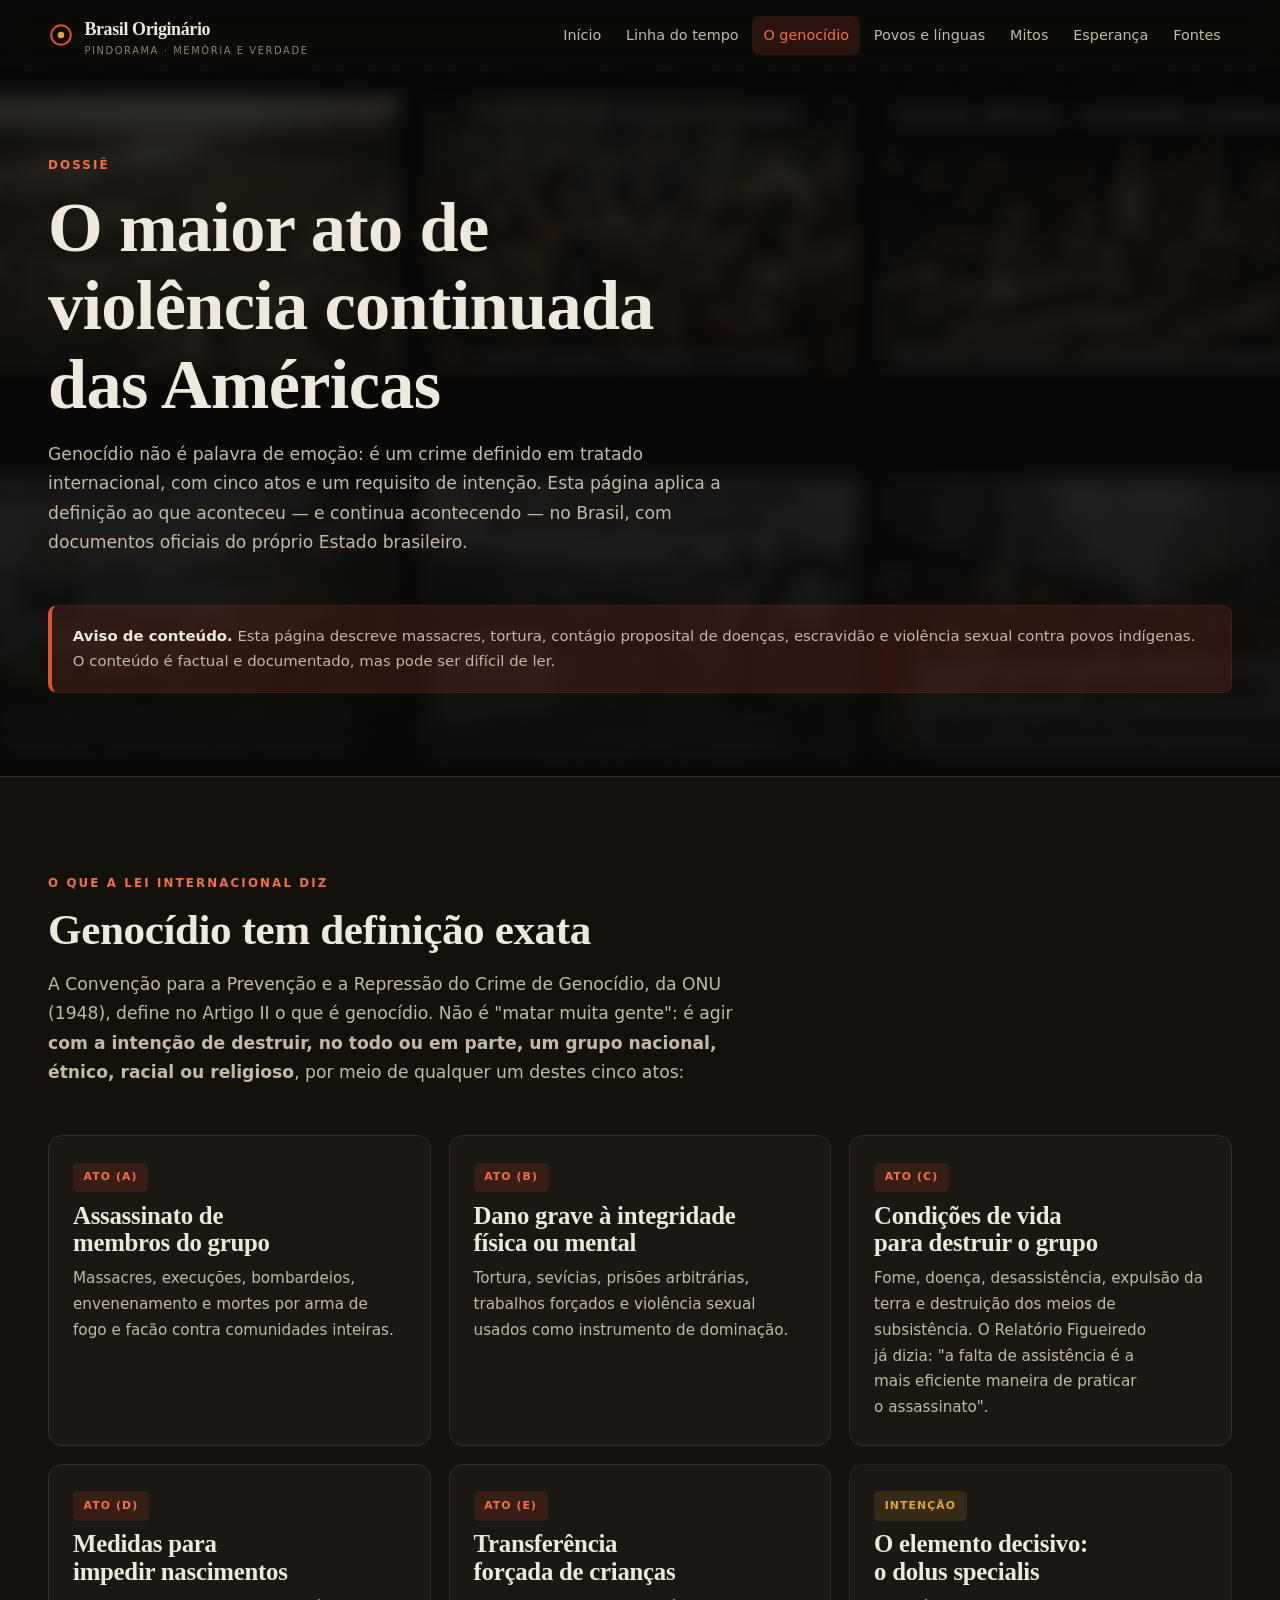
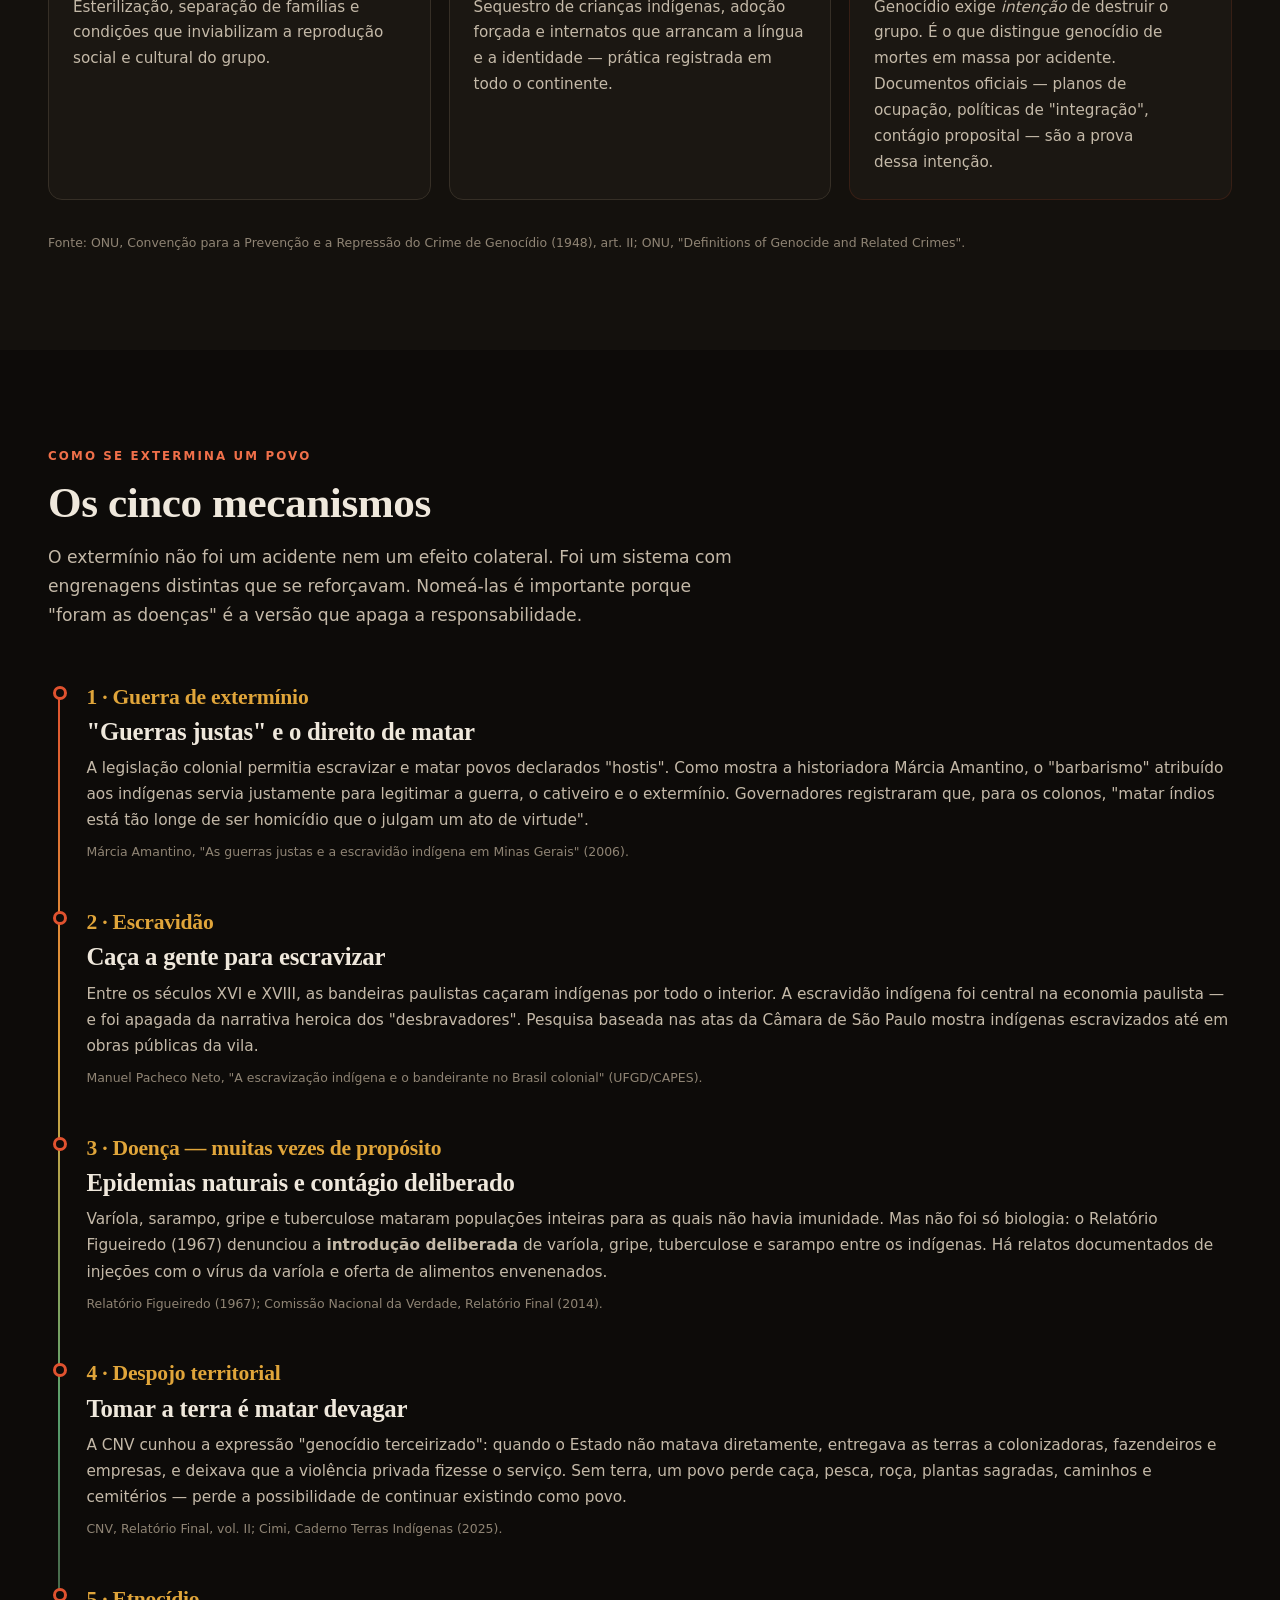
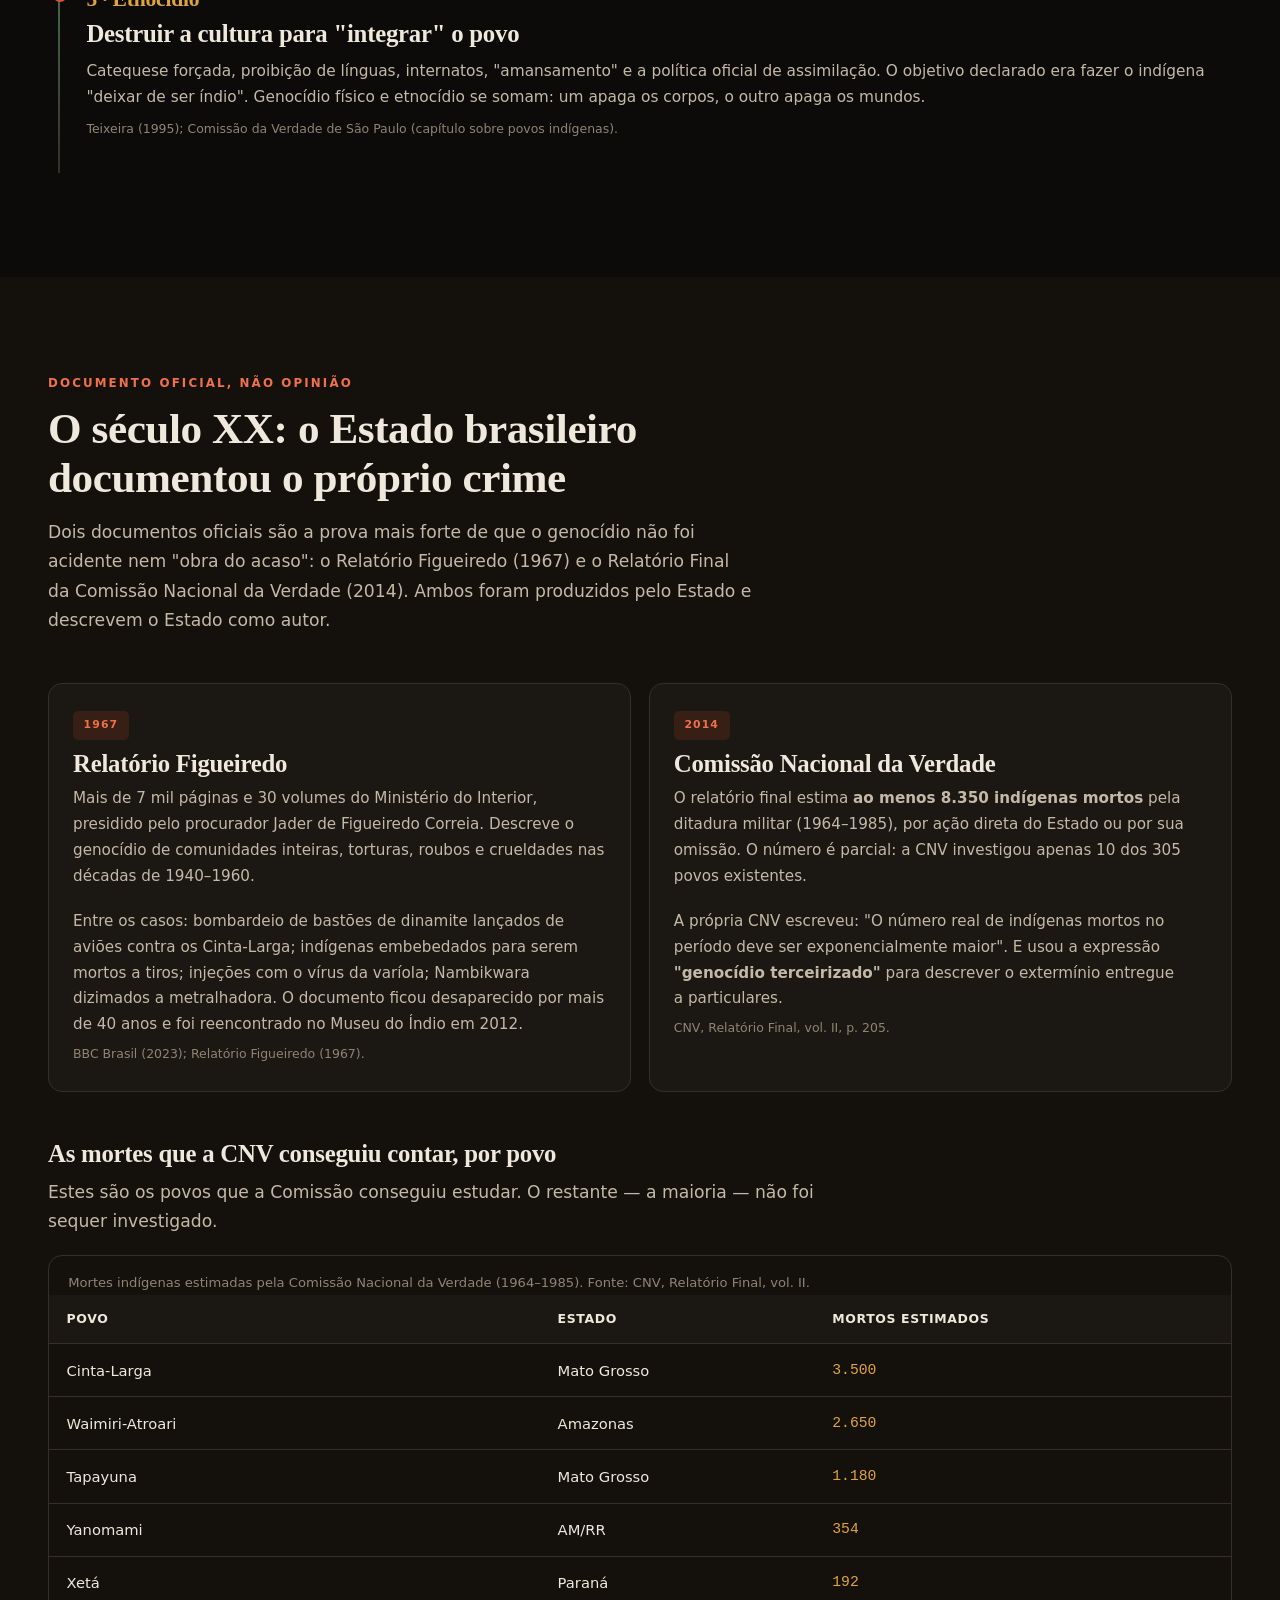
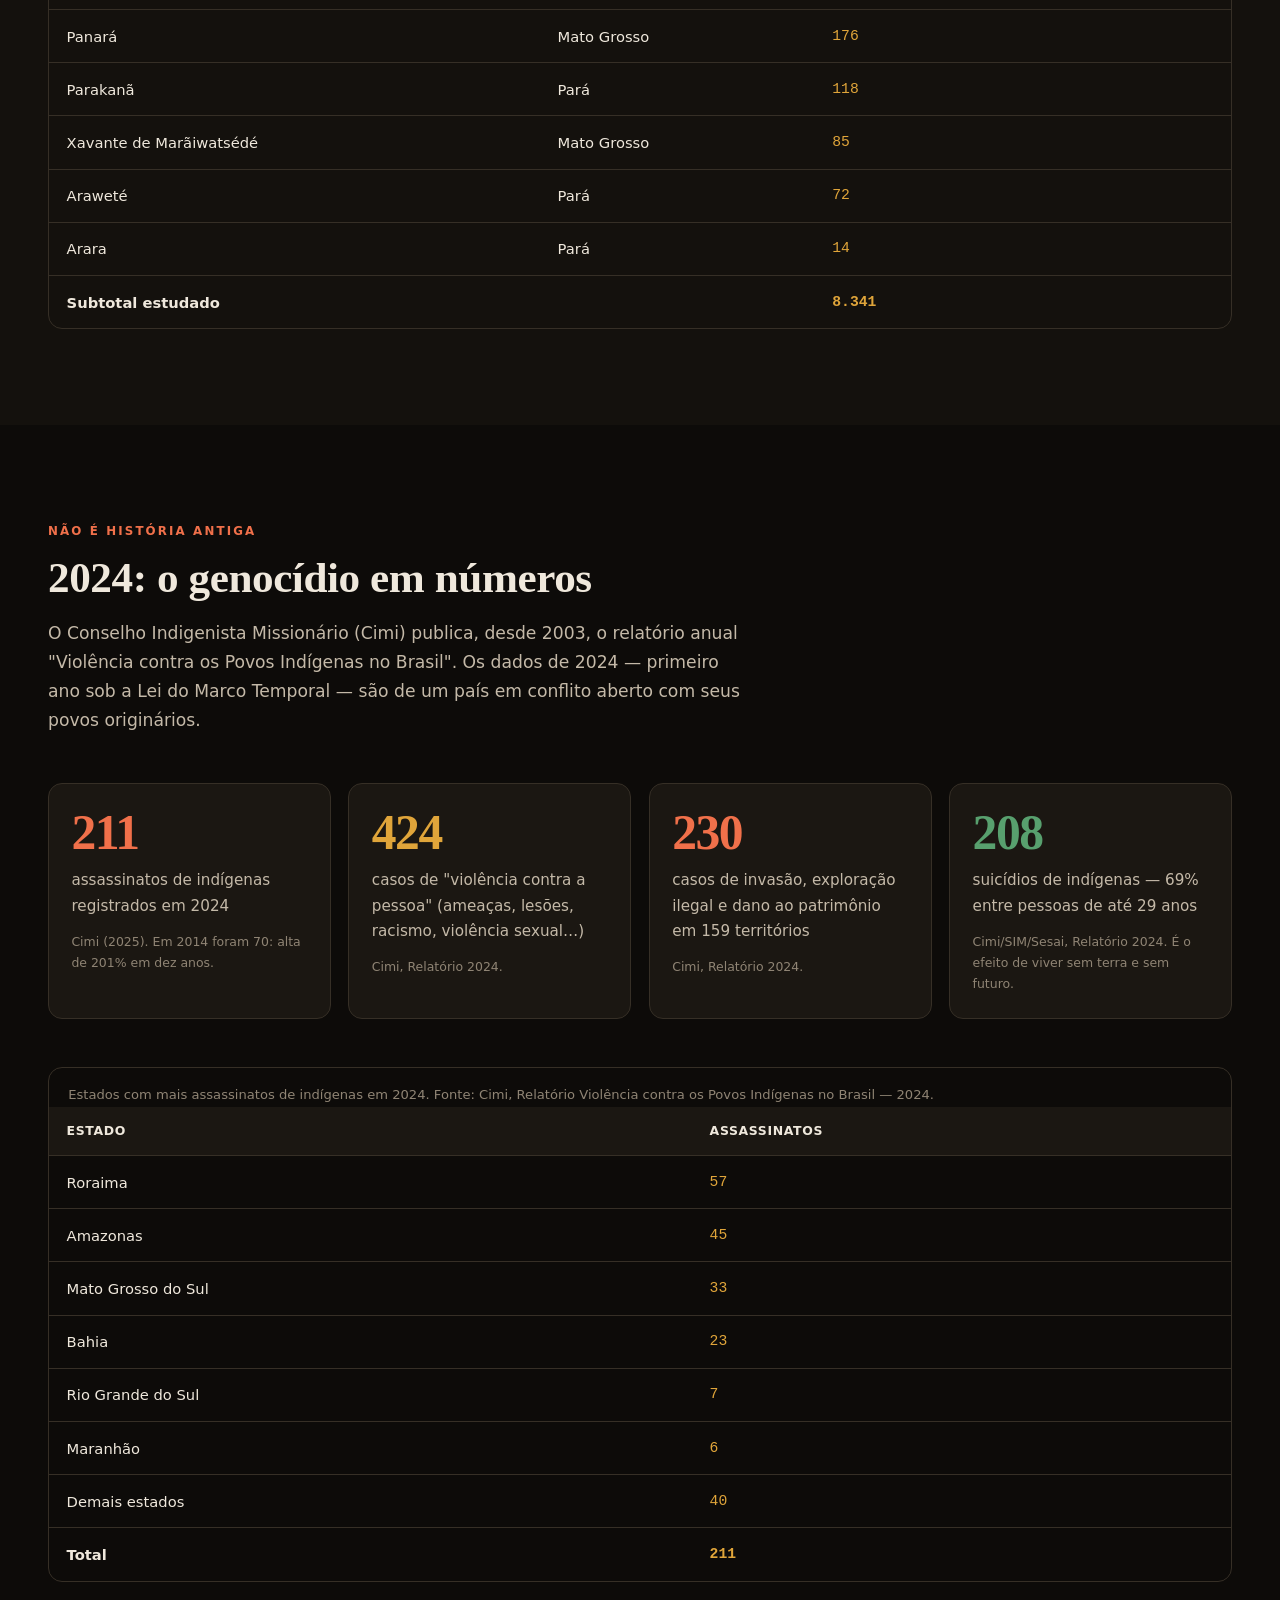
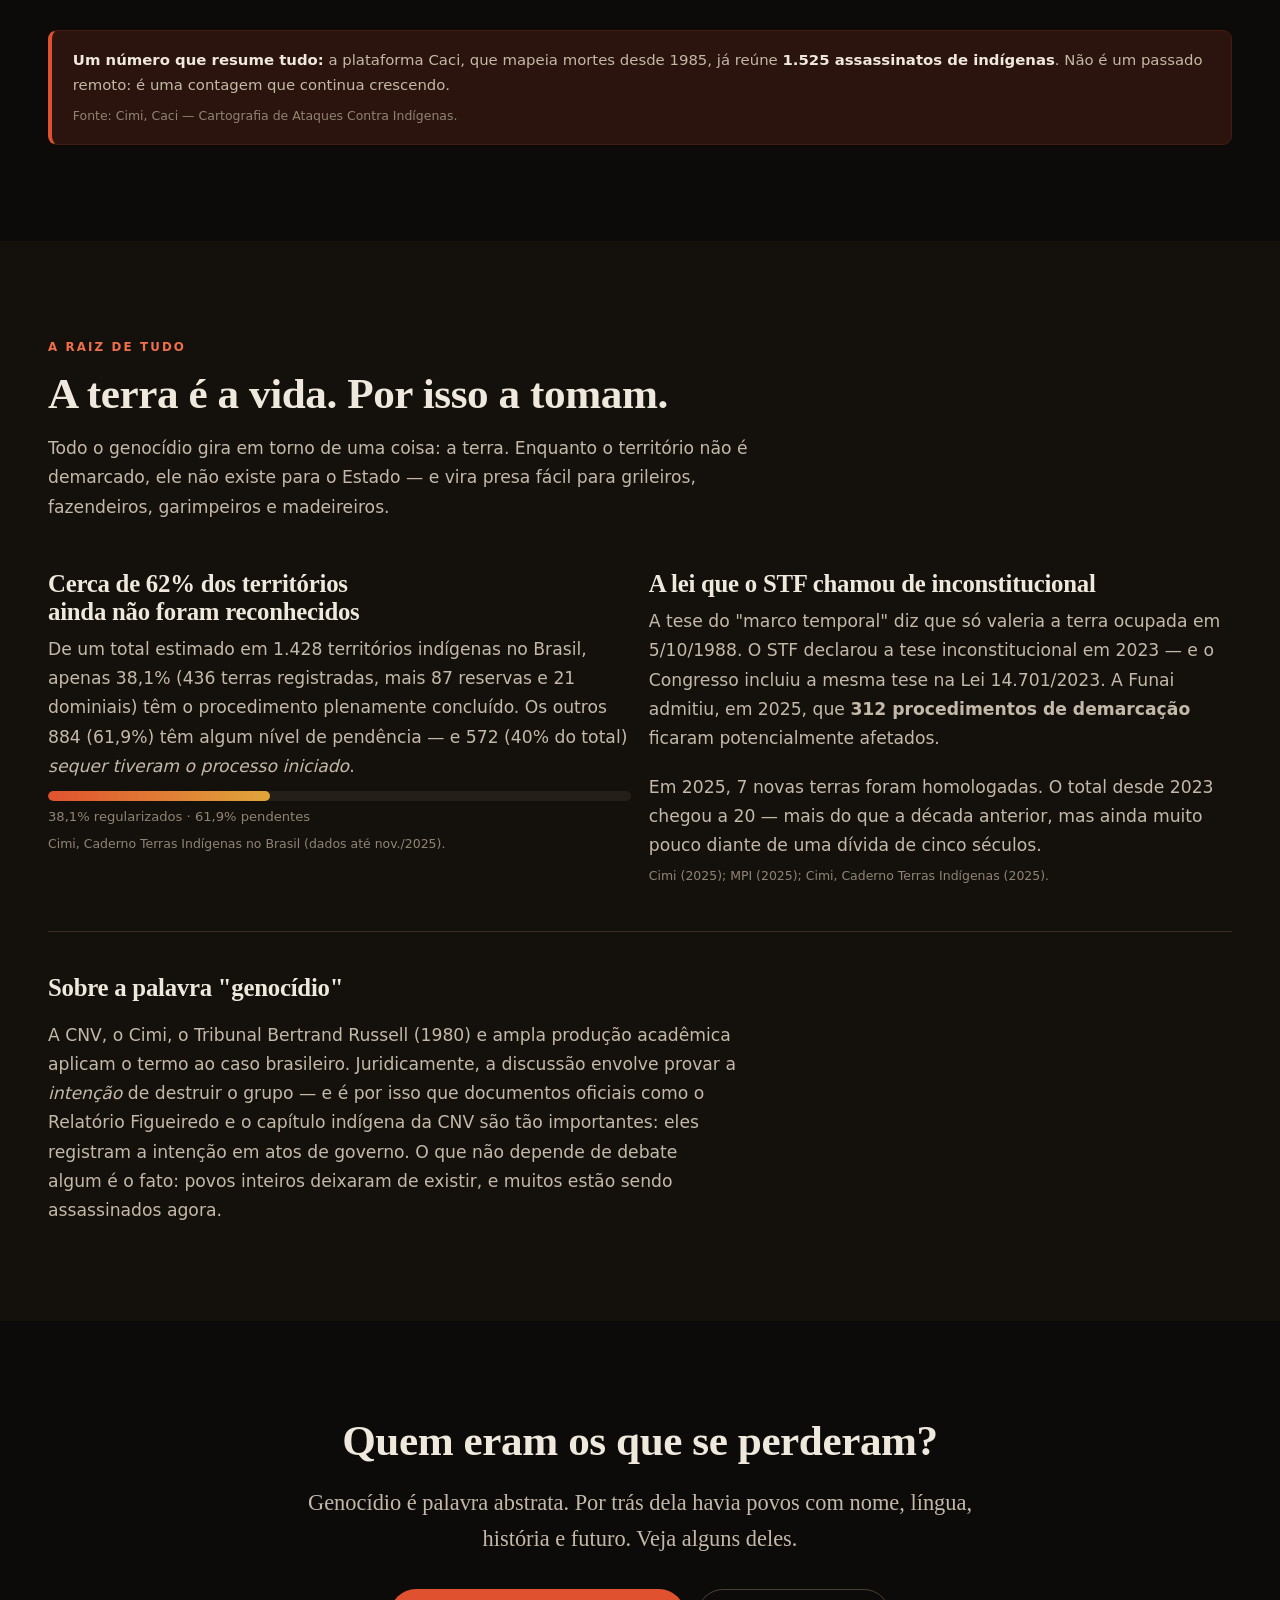
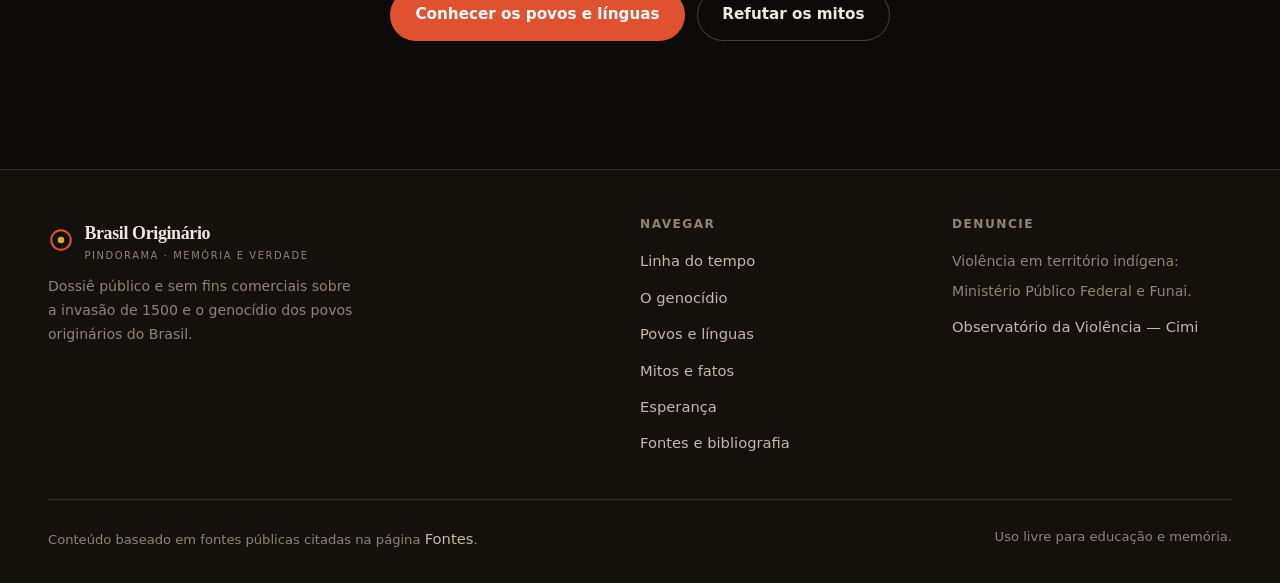
==== commit a848308c: "Adiciona imagens com crédito: hero, ilustrações de seção e cabeçalhos - hero com ilustração gerada p" ====
--- a/dossie.html
+++ b/dossie.html
@@ -6,9 +6,36 @@
 <title>O genocídio — Brasil Originário</title>
 <meta name="description" content="Definição de genocídio pela ONU aplicada ao Brasil: mecanismos coloniais, o relatório Figueiredo, os 8.350 mortos da ditadura e a violência documentada de 2024.">
 <meta name="theme-color" content="#0d0b09">
+<link rel="canonical" href="https://brasil-originario.vercel.app/dossie.html">
+<meta name="robots" content="index, follow, max-image-preview:large">
+<meta property="og:site_name" content="Brasil Originário">
+<meta property="og:type" content="article">
+<meta property="og:locale" content="pt_BR">
+<meta property="og:url" content="https://brasil-originario.vercel.app/dossie.html">
+<meta property="og:title" content="O genocídio — Brasil Originário">
+<meta property="og:description" content="Definição de genocídio pela ONU aplicada ao Brasil: mecanismos coloniais, o relatório Figueiredo, os 8.350 mortos da ditadura e a violência documentada de 2024.">
+<meta property="og:image" content="https://brasil-originario.vercel.app/assets/img/og.png">
+<meta property="og:image:width" content="1200">
+<meta property="og:image:height" content="630">
+<meta property="og:image:alt" content="Cartão do Brasil Originário: 'Não foi descobrimento. Foi invasão.'">
+<meta name="twitter:card" content="summary_large_image">
+<meta name="twitter:title" content="O genocídio — Brasil Originário">
+<meta name="twitter:description" content="Definição de genocídio pela ONU aplicada ao Brasil: mecanismos coloniais, o relatório Figueiredo, os 8.350 mortos da ditadura e a violência de 2024.">
+<meta name="twitter:image" content="https://brasil-originario.vercel.app/assets/img/og.png">
 <link rel="icon" href="data:image/svg+xml,%3Csvg xmlns='http://www.w3.org/2000/svg' viewBox='0 0 32 32'%3E%3Crect width='32' height='32' rx='7' fill='%230d0b09'/%3E%3Ccircle cx='16' cy='16' r='7' fill='none' stroke='%23e0522f' stroke-width='2.5'/%3E%3Ccircle cx='16' cy='16' r='2.5' fill='%23e0a53a'/%3E%3C/svg%3E">
-<script>document.documentElement.classList.add("js");</script>
+<script src="assets/js/cabeca.js"></script>
 <link rel="stylesheet" href="assets/css/estilo.css">
+<script type="application/ld+json">
+{
+  "@context": "https://schema.org",
+  "@type": "WebPage",
+  "name": "O genocídio — Brasil Originário",
+  "description": "Definição de genocídio pela ONU aplicada ao Brasil: mecanismos coloniais, o relatório Figueiredo, os 8.350 mortos da ditadura e a violência documentada de 2024.",
+  "url": "https://brasil-originario.vercel.app/dossie.html",
+  "inLanguage": "pt-BR",
+  "isPartOf": { "@type": "WebSite", "@id": "https://brasil-originario.vercel.app/#website", "name": "Brasil Originário" }
+}
+</script>
 </head>
 <body>
 <a class="pular" href="#conteudo">Pular para o conteúdo</a>
@@ -38,7 +65,7 @@
 </header>
 
 <main id="conteudo">
-  <section>
+  <section class="pagina-cabecalho">
     <div class="container">
       <div class="cabeca-secao">
         <span class="olho">Dossiê</span>
@@ -457,5 +484,7 @@
 </footer>
 
 <script src="assets/js/principal.js"></script>
+<script defer src="/_vercel/insights/script.js"></script>
+<script defer src="/_vercel/speed-insights/script.js"></script>
 </body>
 </html>
--- a/assets/css/estilo.css
+++ b/assets/css/estilo.css
@@ -928,6 +928,85 @@
   color: var(--cor-texto-fraco);
 }
 
+/* ------------------------------ Imagens --------------------------------- */
+.pagina-cabecalho {
+  position: relative;
+  overflow: hidden;
+  padding-block: clamp(3rem, 2.2rem + 5vw, 5.2rem);
+  border-bottom: var(--borda-sutil);
+}
+.pagina-cabecalho::before {
+  content: "";
+  position: absolute;
+  inset: -4px;
+  background-image: url("../img/ilustracao-ia-povos.webp");
+  background-size: cover;
+  background-position: center 32%;
+  filter: blur(8px) brightness(0.36) saturate(0.85);
+  transform: scale(1.06);
+}
+.pagina-cabecalho::after {
+  content: "";
+  position: absolute;
+  inset: 0;
+  background: linear-gradient(
+    180deg,
+    rgba(13, 11, 9, 0.55),
+    rgba(13, 11, 9, 0.88)
+  );
+}
+.pagina-cabecalho > .container {
+  position: relative;
+  z-index: 1;
+}
+
+.figura {
+  margin: 2.2rem auto 0;
+  max-width: 34rem;
+  border: var(--borda-sutil);
+  border-radius: var(--raio);
+  overflow: hidden;
+  background: var(--cor-superficie);
+}
+.figura.larga {
+  max-width: 52rem;
+}
+.figura.retrato {
+  max-width: 22rem;
+}
+.figura.estreita {
+  max-width: 18rem;
+}
+.figura picture,
+.figura img {
+  display: block;
+  width: 100%;
+  height: auto;
+}
+.figura figcaption {
+  padding: 0.85rem 1.1rem;
+  border-top: var(--borda-sutil);
+  font-size: 0.83rem;
+  line-height: 1.55;
+  color: var(--cor-texto-suave);
+}
+.figura figcaption .fonte {
+  display: block;
+  margin-top: 0.3rem;
+}
+.figura .selo-ia {
+  display: inline-block;
+  font-size: 0.64rem;
+  font-weight: 800;
+  letter-spacing: 0.09em;
+  text-transform: uppercase;
+  color: var(--cor-fundo);
+  background: var(--anata);
+  padding: 0.18rem 0.5rem;
+  border-radius: 5px;
+  margin-bottom: 0.5rem;
+}
+
 /* ------------------------------ Utilitários ----------------------------- */
 .sr-only {
   position: absolute;
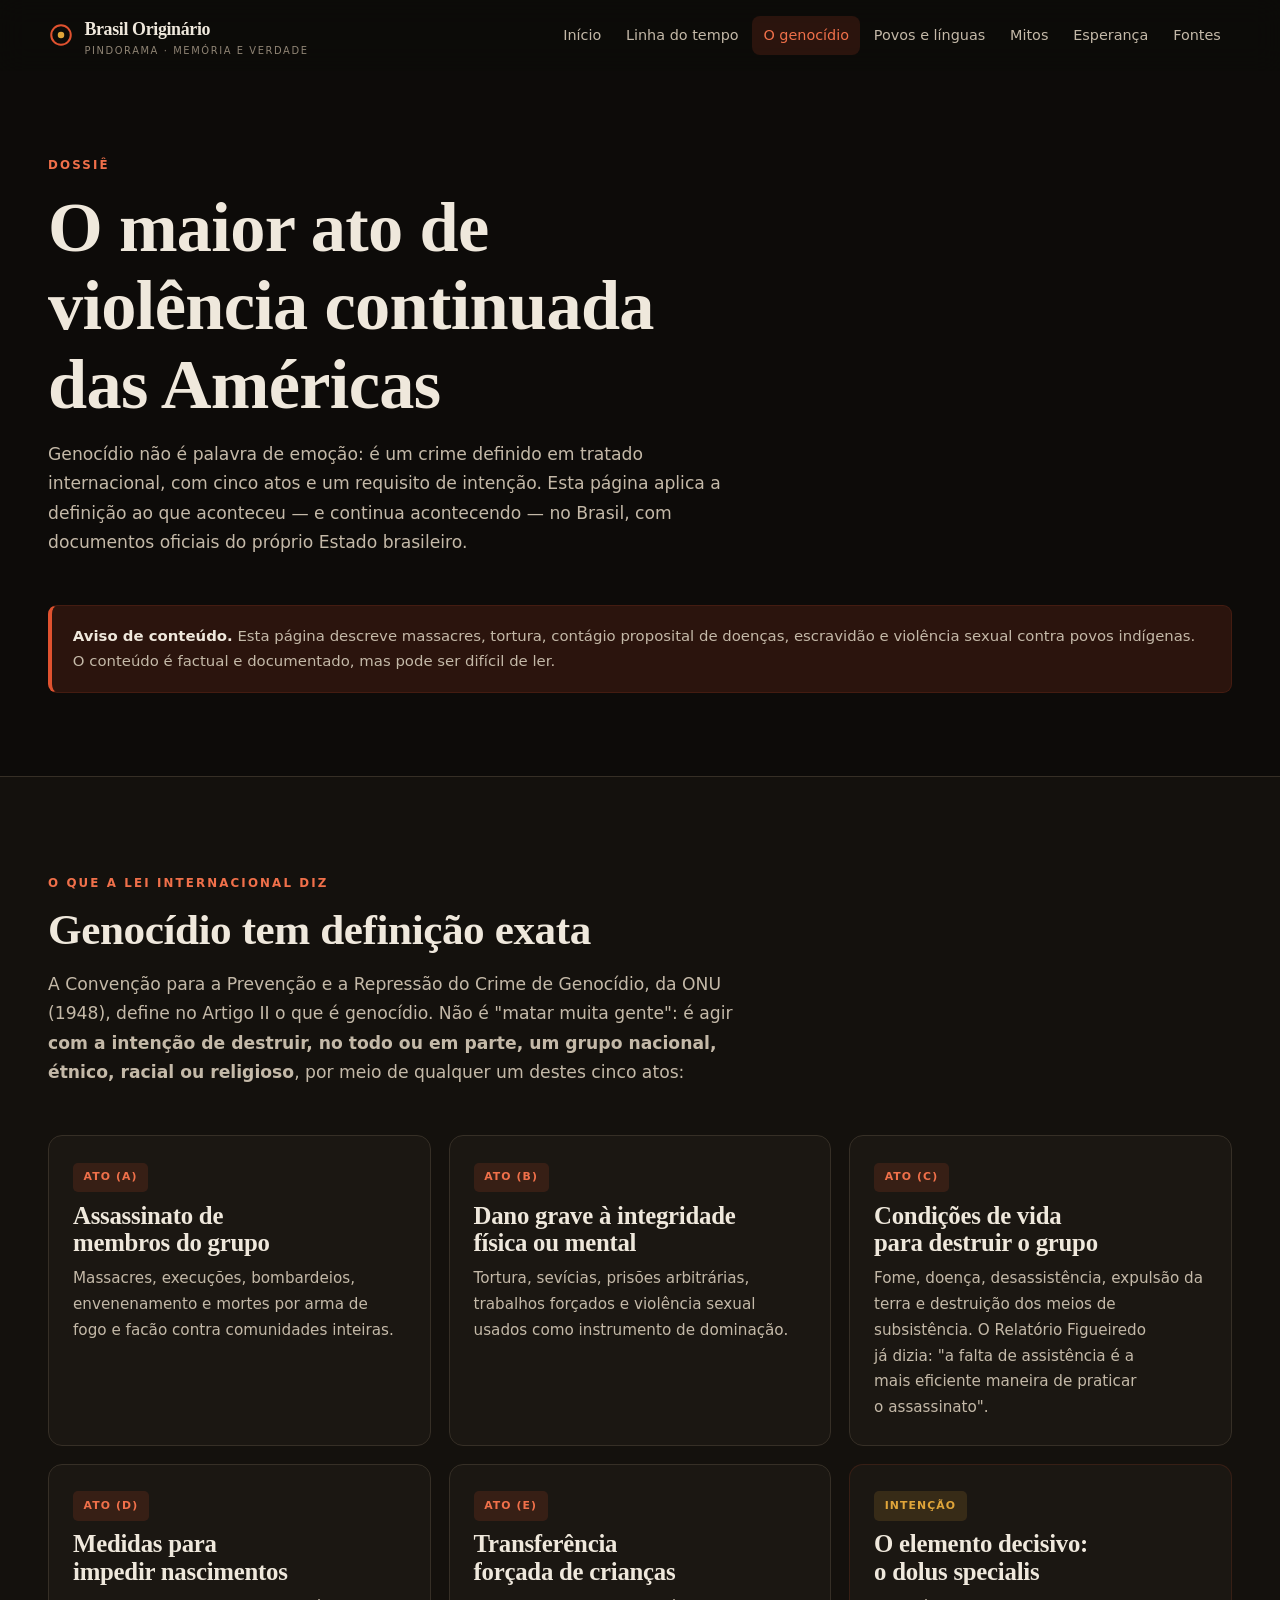
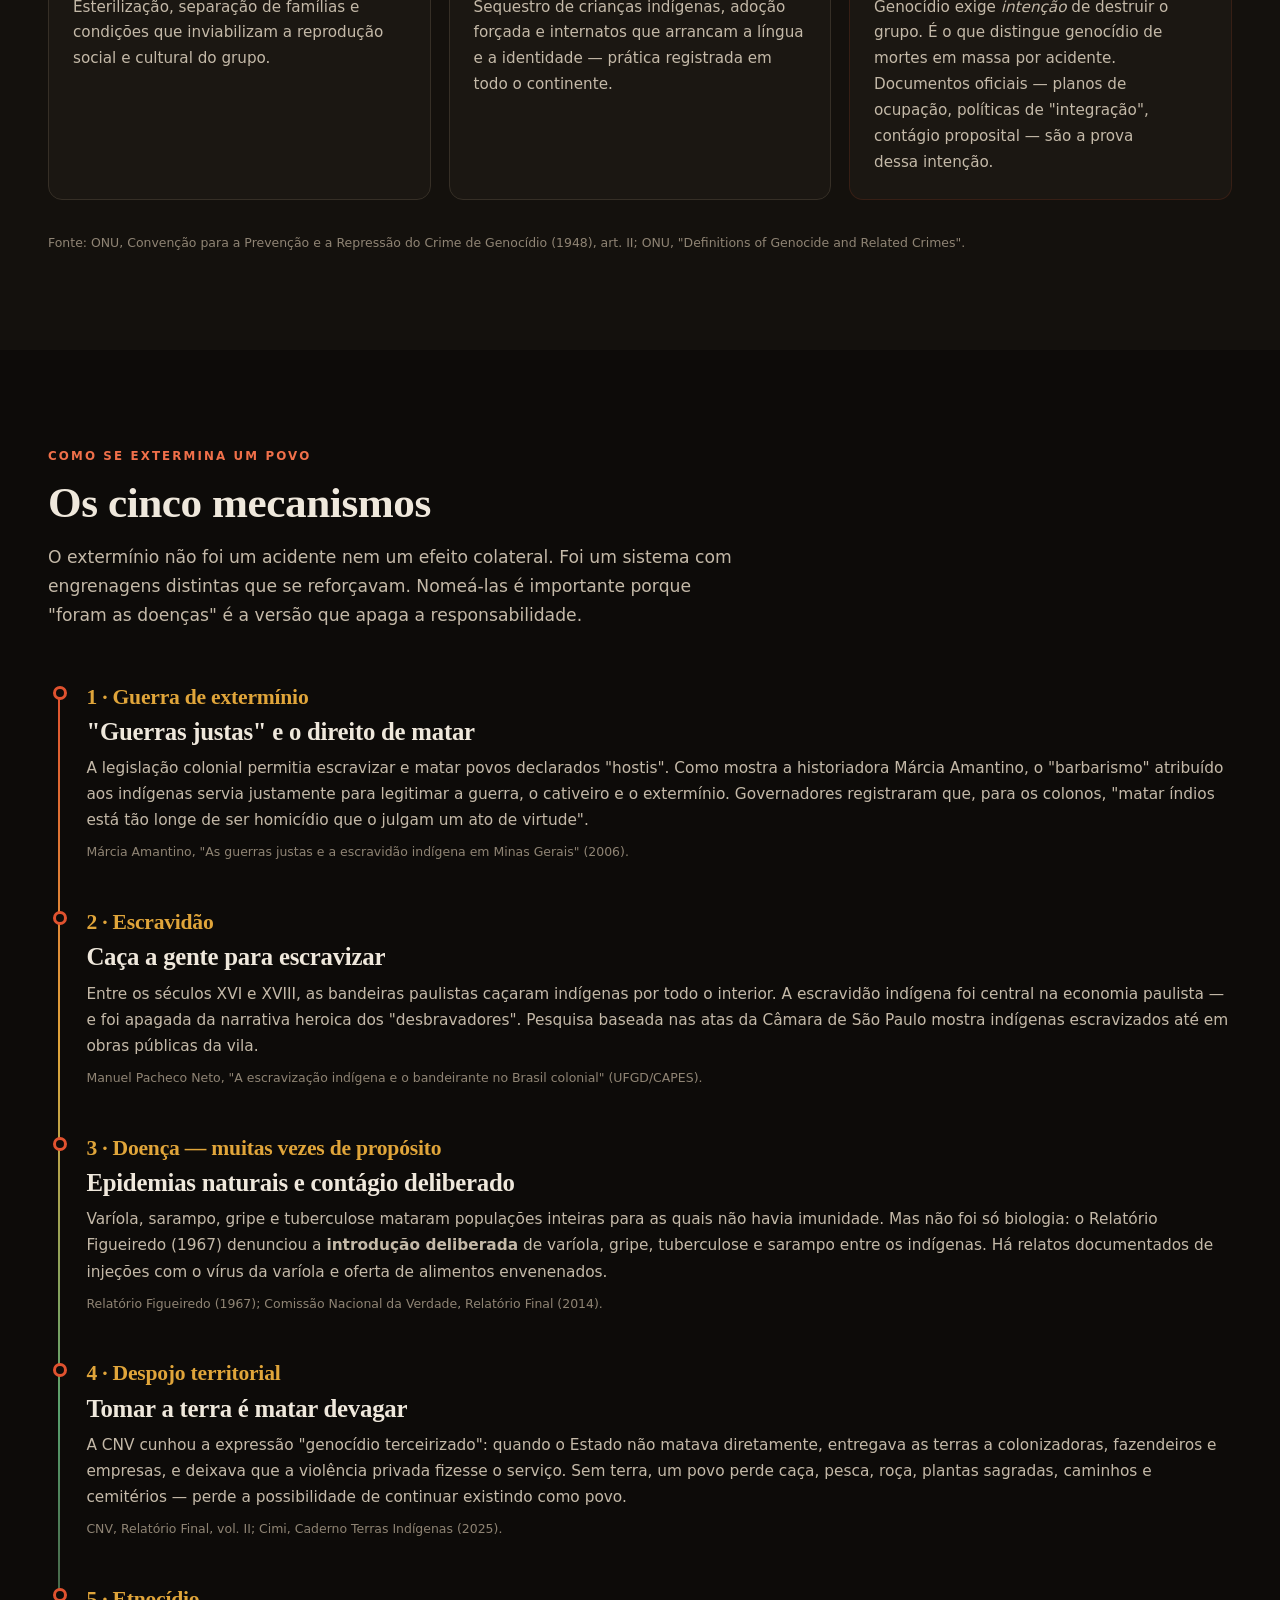
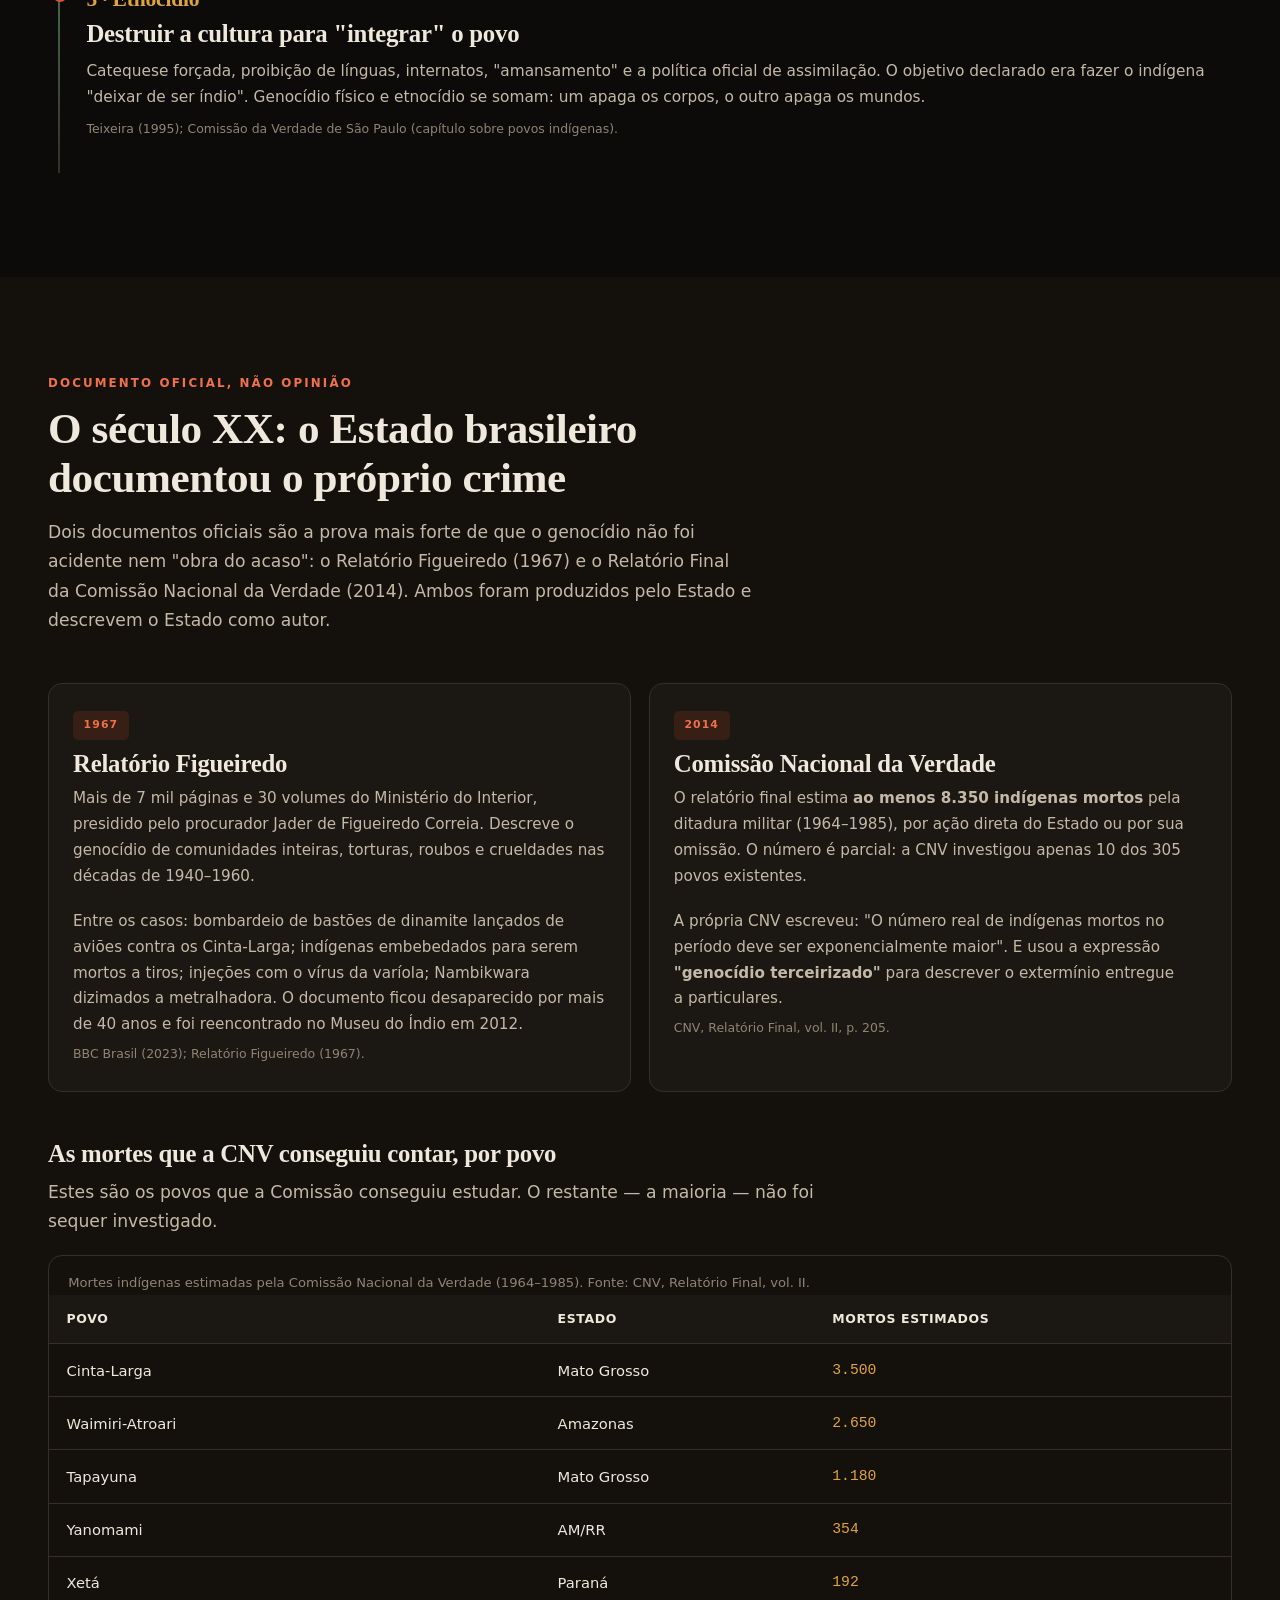
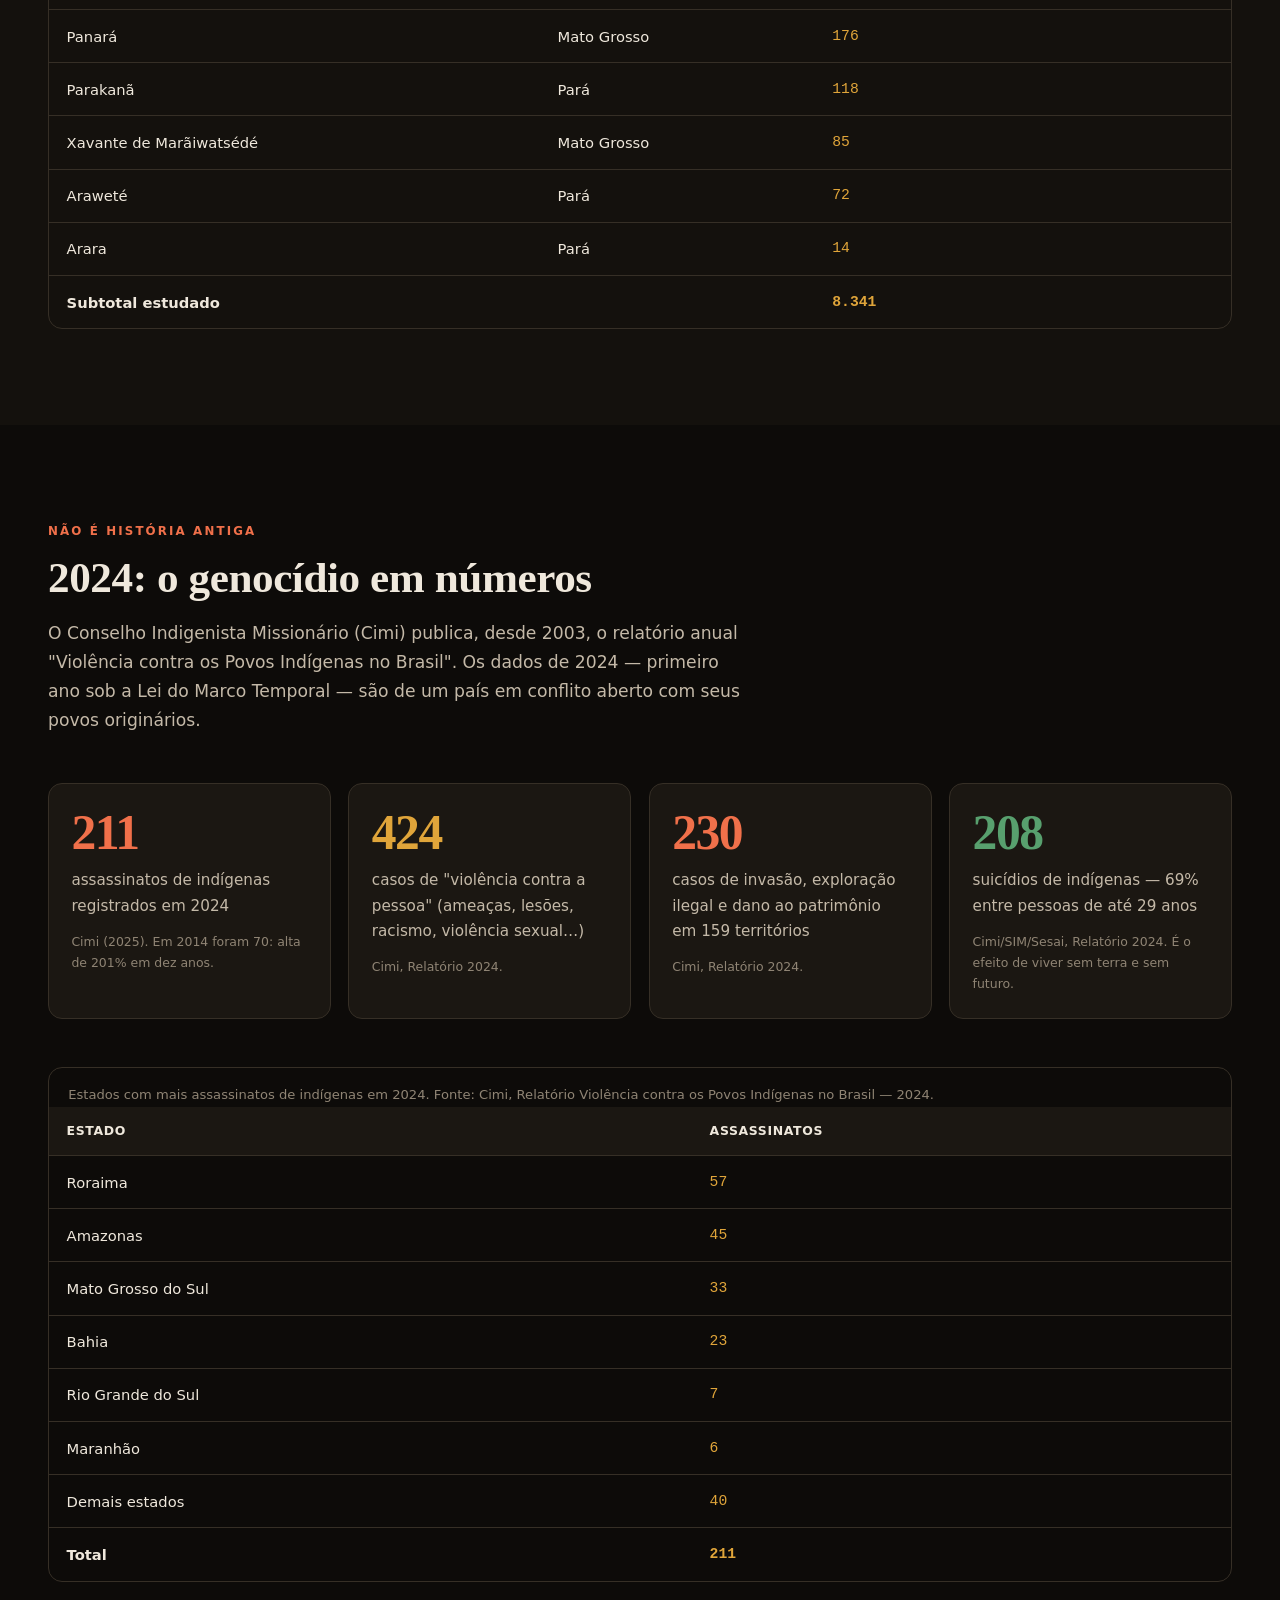
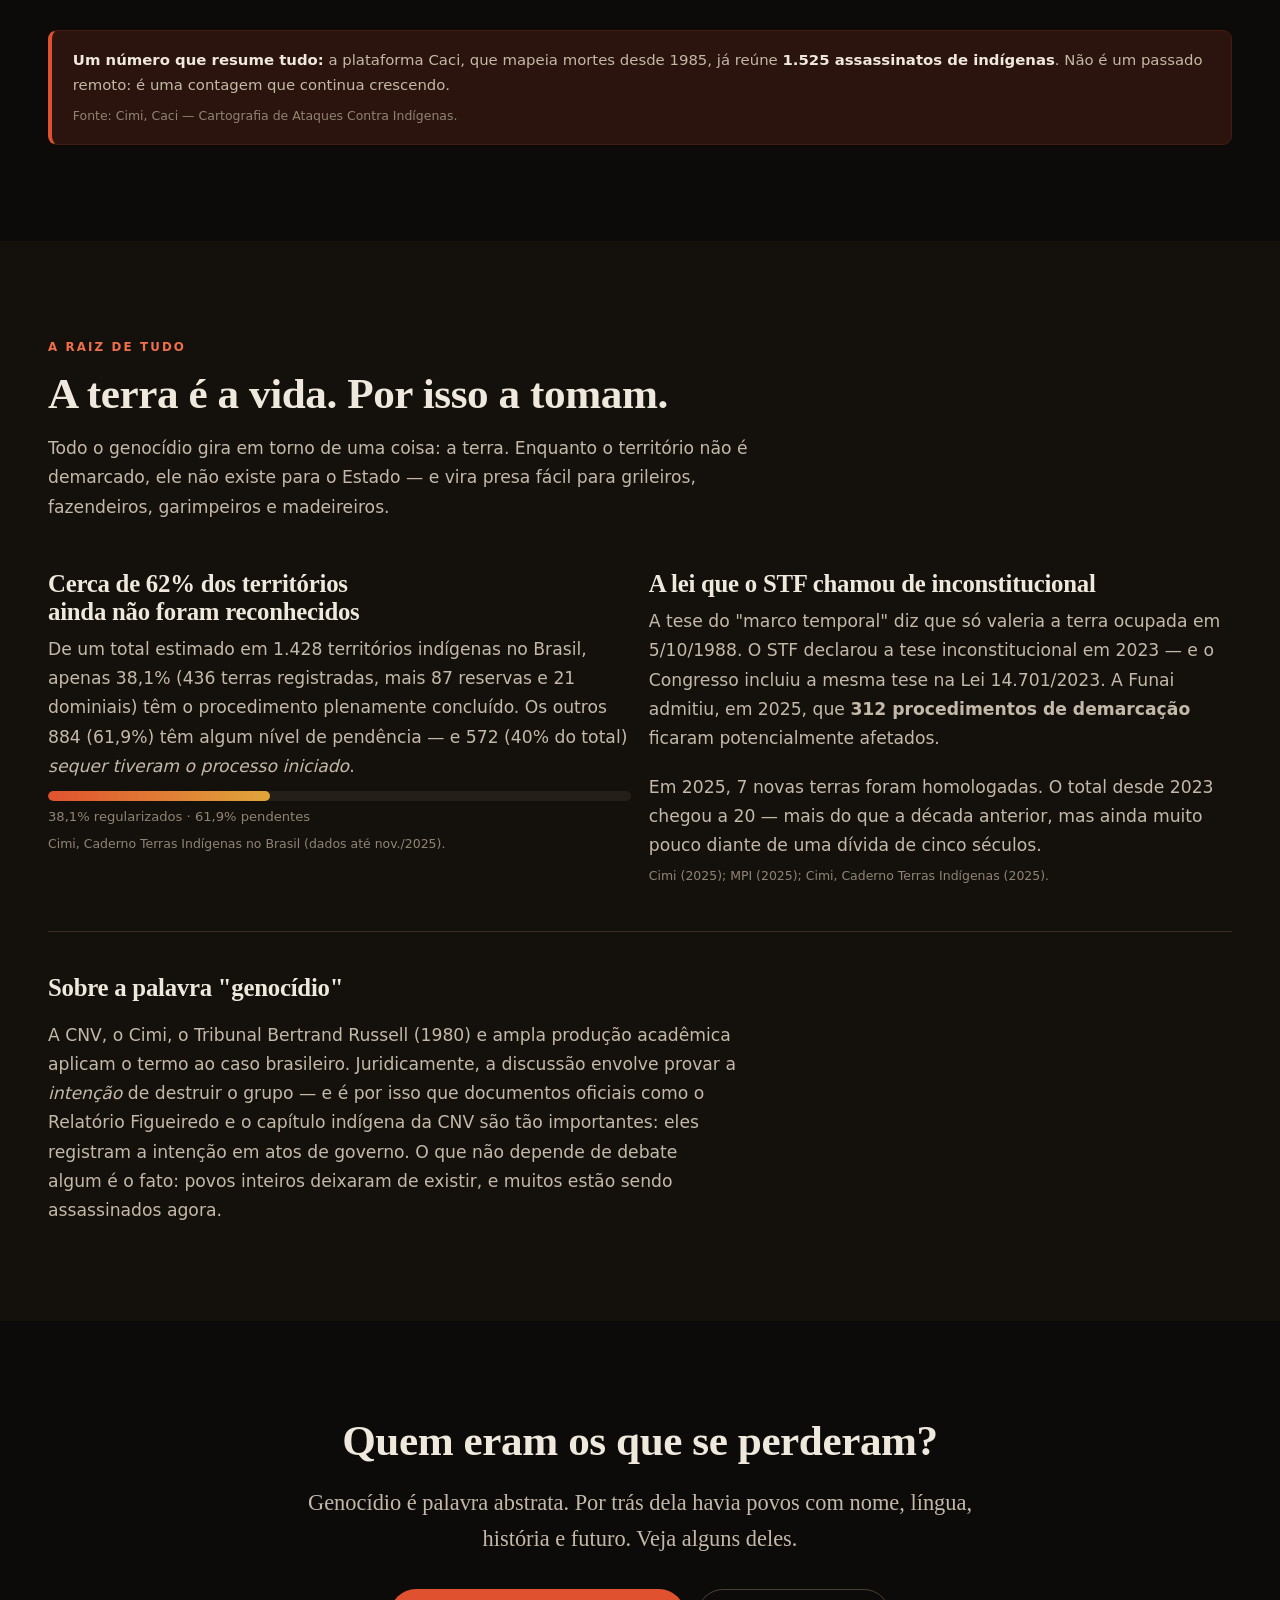
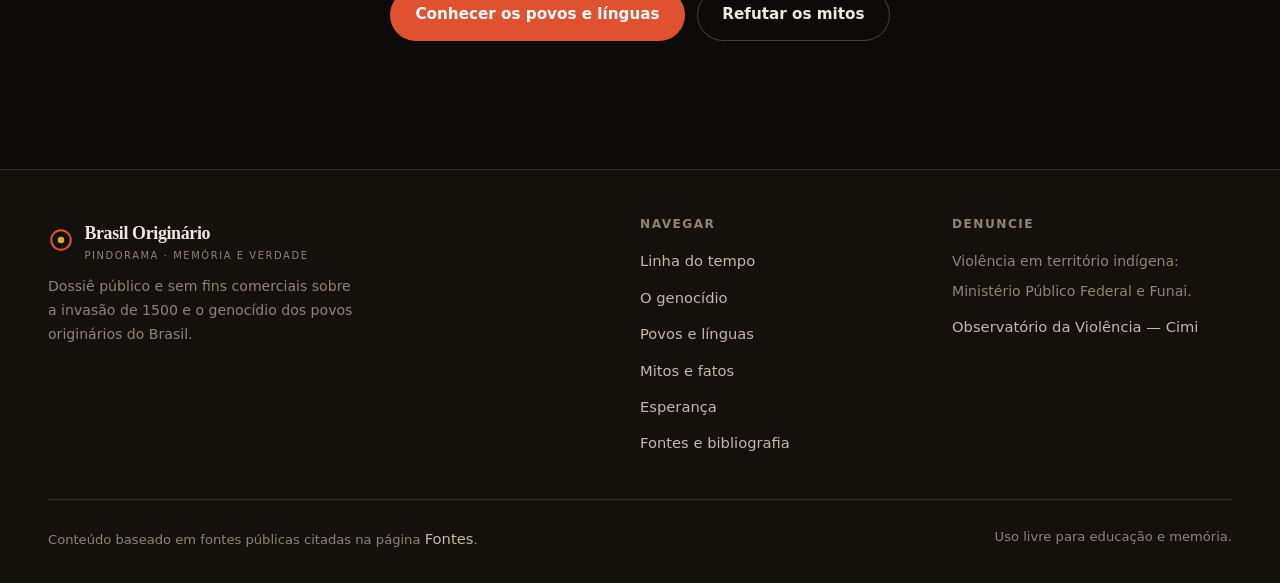
==== commit 27f61822: "Refatora o sistema de imagens: cabeçalho por página, srcset e selo de IA - 5 novas ilustrações de IA" ====
--- a/dossie.html
+++ b/dossie.html
@@ -65,7 +65,7 @@
 </header>
 
 <main id="conteudo">
-  <section class="pagina-cabecalho">
+  <section class="pagina-cabecalho" style="--cabecalho-img:url('assets/img/grafismos-boggiani-640.webp')">
     <div class="container">
       <div class="cabeca-secao">
         <span class="olho">Dossiê</span>
--- a/assets/css/estilo.css
+++ b/assets/css/estilo.css
@@ -939,9 +939,12 @@
   content: "";
   position: absolute;
   inset: -4px;
-  background-image: url("../img/ilustracao-ia-povos.webp");
+  background-image: var(
+    --cabecalho-img,
+    url("../img/ilustracao-ia-povos.webp")
+  );
   background-size: cover;
-  background-position: center 32%;
+  background-position: center 30%;
   filter: blur(8px) brightness(0.36) saturate(0.85);
   transform: scale(1.06);
 }
